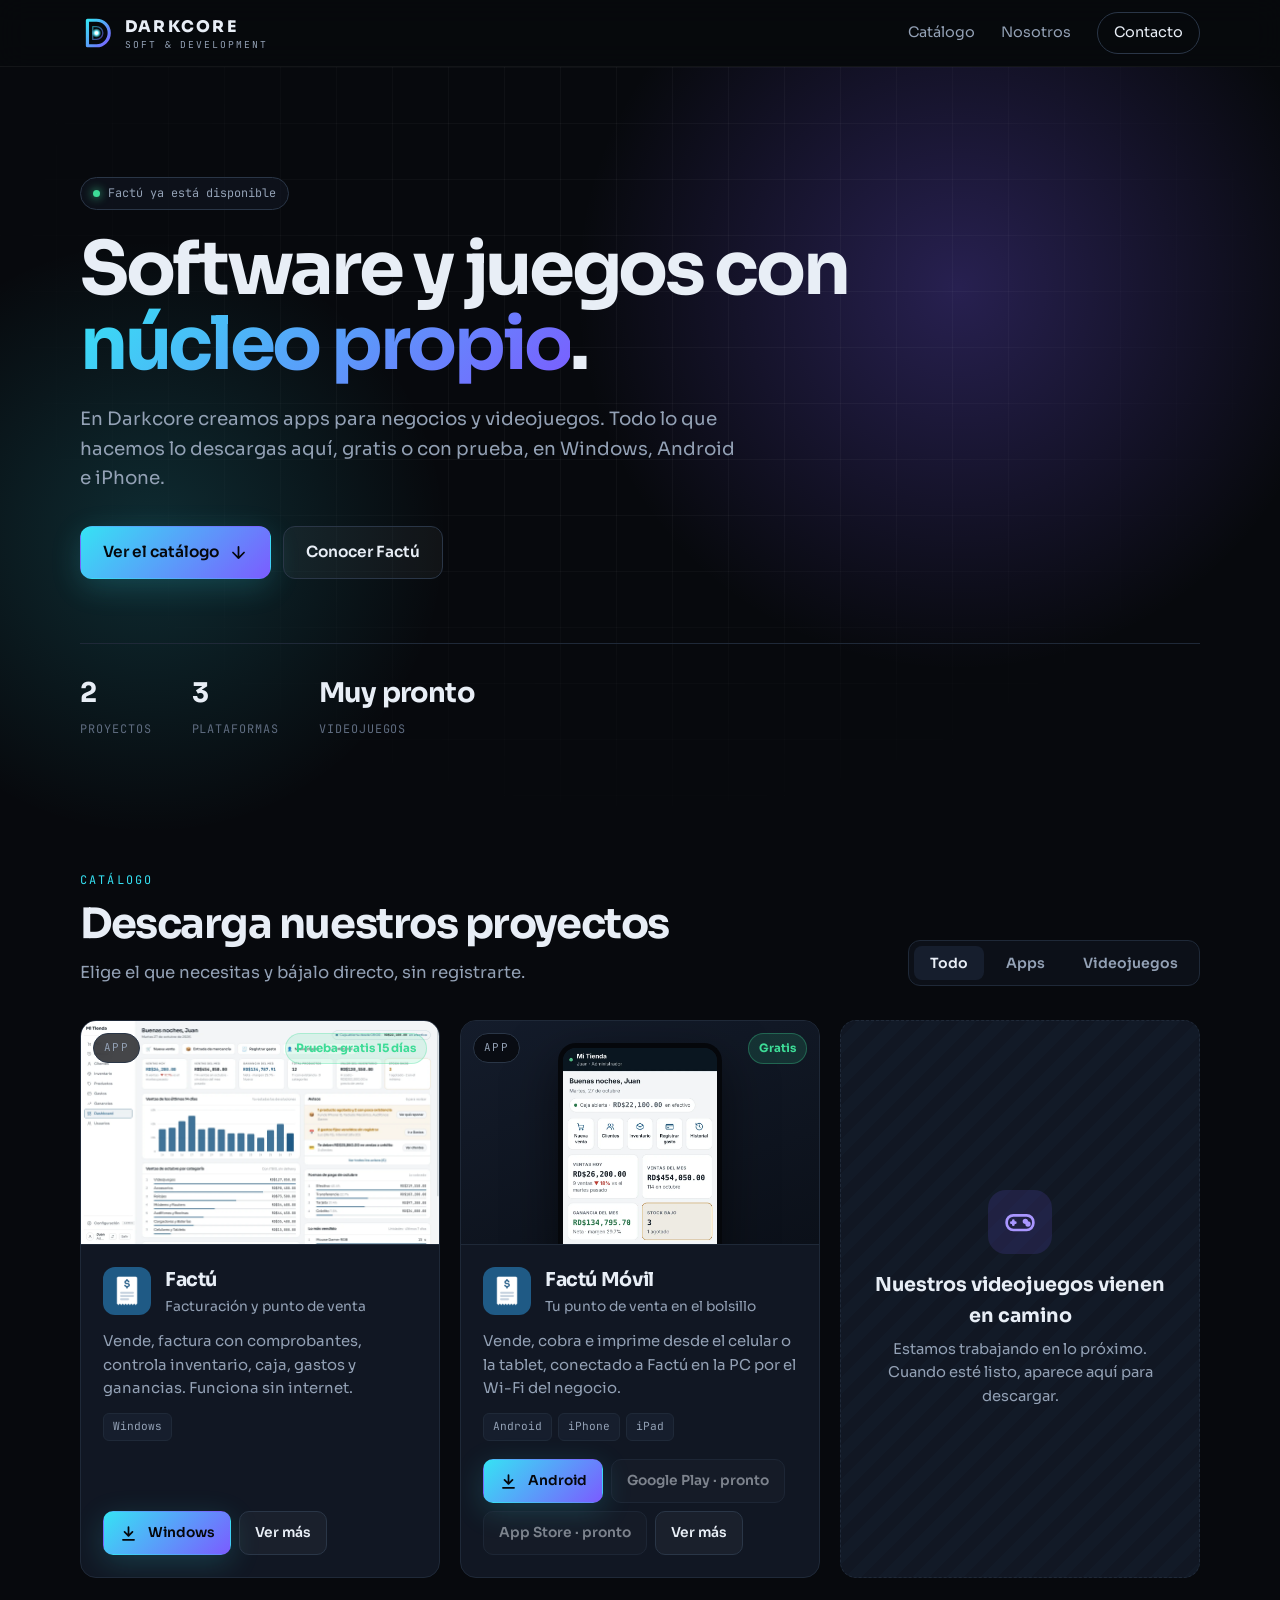
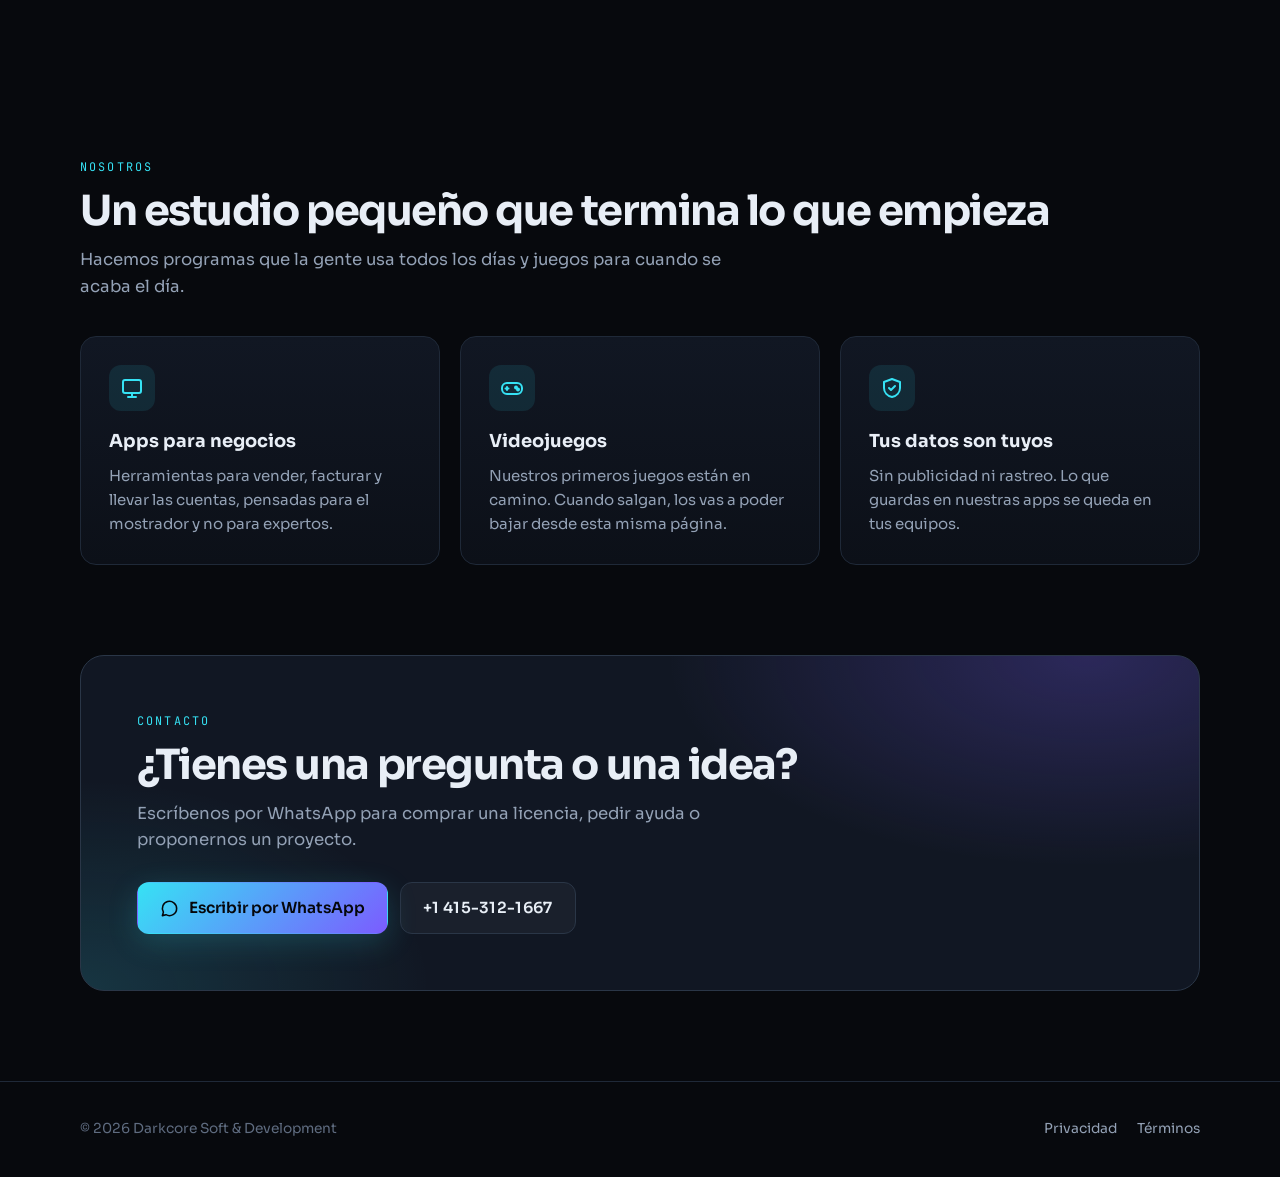
==== index.html @ a34dd555 "Sitio de Darkcore Soft & Development con catálogo de apps y videojuegos Co-Authored-By: Claude Opus " ====
<!doctype html>
<html lang="es">
<head>
<meta charset="utf-8">
<meta name="viewport" content="width=device-width, initial-scale=1">
<title>Darkcore Soft &amp; Development</title>
<meta name="description" content="Darkcore Soft & Development crea apps y videojuegos. Descarga Factú, nuestro programa de facturación y punto de venta, y lo que viene.">
<meta property="og:title" content="Darkcore Soft & Development">
<meta property="og:description" content="Apps y videojuegos. Descarga nuestros proyectos desde un solo lugar.">
<meta property="og:image" content="img/compartir.png">
<meta name="theme-color" content="#07090D">
<link rel="icon" href="img/icono-64.png">
<link rel="apple-touch-icon" href="img/icono-192.png">
<link rel="stylesheet" href="estilo.css">
</head>
<body>
<header class="barra"><div class="cont">
  <a class="marca" href="#"><img src="img/logo.svg" alt=""><span><b>DARKCORE</b><small>SOFT &amp; DEVELOPMENT</small></span></a>
  <nav><a href="#catalogo">Catálogo</a><a href="#nosotros">Nosotros</a><a class="bt-borde" href="#contacto">Contacto</a></nav>
</div></header>

<main>
<section class="portada">
  <div class="rejilla-fondo"></div>
  <div class="cont">
    <span class="chip"><i></i>Factú ya está disponible</span>
    <h1>Software y juegos con <span>núcleo propio</span>.</h1>
    <p class="lead">En Darkcore creamos apps para negocios y videojuegos. Todo lo que hacemos lo descargas aquí, gratis o con prueba, en Windows, Android e iPhone.</p>
    <div class="acciones">
      <a class="bt bt-1" href="#catalogo">Ver el catálogo
        <svg viewBox="0 0 24 24" fill="none" stroke="currentColor" stroke-width="2.2" stroke-linecap="round" stroke-linejoin="round"><path d="M12 5v14M5 12l7 7 7-7"/></svg></a>
      <a class="bt bt-2" href="https://darwinrosado1503.github.io/factu/">Conocer Factú</a>
    </div>
    <div class="cifras">
      <div><b id="n-prod">2</b><span>Proyectos</span></div>
      <div><b>3</b><span>Plataformas</span></div>
      <div><b>Muy pronto</b><span>Videojuegos</span></div>
    </div>
  </div>
</section>

<section id="catalogo" style="padding-top:40px">
  <div class="cont">
    <div class="cab-sec">
      <div><p class="sec-eti">Catálogo</p><h2 class="sec-t">Descarga nuestros proyectos</h2><p class="sec-d">Elige el que necesitas y bájalo directo, sin registrarte.</p></div>
      <div class="filtros" role="group" aria-label="Filtrar el catálogo">
        <button type="button" data-f="todo" aria-pressed="true">Todo</button>
        <button type="button" data-f="app" aria-pressed="false">Apps</button>
        <button type="button" data-f="juego" aria-pressed="false">Videojuegos</button>
      </div>
    </div>
    <div class="catalogo" id="lista" aria-live="polite"></div>
  </div>
</section>

<section id="nosotros">
  <div class="cont">
    <p class="sec-eti">Nosotros</p>
    <h2 class="sec-t">Un estudio pequeño que termina lo que empieza</h2>
    <p class="sec-d" style="margin-bottom:36px">Hacemos programas que la gente usa todos los días y juegos para cuando se acaba el día.</p>
    <div class="tres">
      <div class="caja"><div class="ic"><svg viewBox="0 0 24 24" fill="none" stroke="currentColor" stroke-width="2" stroke-linecap="round" stroke-linejoin="round"><rect x="3" y="4" width="18" height="13" rx="2"/><path d="M8 21h8M12 17v4"/></svg></div><h3>Apps para negocios</h3><p>Herramientas para vender, facturar y llevar las cuentas, pensadas para el mostrador y no para expertos.</p></div>
      <div class="caja"><div class="ic"><svg viewBox="0 0 24 24" fill="none" stroke="currentColor" stroke-width="2" stroke-linecap="round" stroke-linejoin="round"><rect x="2" y="7" width="20" height="11" rx="5"/><path d="M7 11v3M5.5 12.5h3"/><circle cx="16" cy="11.5" r="1"/><circle cx="18" cy="13.5" r="1"/></svg></div><h3>Videojuegos</h3><p>Nuestros primeros juegos están en camino. Cuando salgan, los vas a poder bajar desde esta misma página.</p></div>
      <div class="caja"><div class="ic"><svg viewBox="0 0 24 24" fill="none" stroke="currentColor" stroke-width="2" stroke-linecap="round" stroke-linejoin="round"><path d="M12 3l8 3v6c0 4.5-3.4 8-8 9-4.6-1-8-4.5-8-9V6z"/><path d="M9 12l2 2 4-4"/></svg></div><h3>Tus datos son tuyos</h3><p>Sin publicidad ni rastreo. Lo que guardas en nuestras apps se queda en tus equipos.</p></div>
    </div>
  </div>
</section>

<section id="contacto" style="padding-top:0">
  <div class="cont">
    <div class="contacto">
      <p class="sec-eti">Contacto</p>
      <h2 class="sec-t">¿Tienes una pregunta o una idea?</h2>
      <p class="sec-d">Escríbenos por WhatsApp para comprar una licencia, pedir ayuda o proponernos un proyecto.</p>
      <div class="acciones">
        <a class="bt bt-1" href="https://wa.me/14153121667?text=Hola%20Darkcore">
          <svg viewBox="0 0 24 24" fill="none" stroke="currentColor" stroke-width="2" stroke-linecap="round" stroke-linejoin="round"><path d="M21 12a9 9 0 0 1-13.5 7.8L3 21l1.3-4.4A9 9 0 1 1 21 12z"/></svg>
          Escribir por WhatsApp</a>
        <span class="bt bt-2 mono" style="cursor:default">+1 415-312-1667</span>
      </div>
    </div>
  </div>
</section>
</main>

<footer><div class="cont">
  <span>© <span id="anio">2026</span> Darkcore Soft &amp; Development</span>
  <nav><a href="privacidad.html">Privacidad</a><a href="terminos.html">Términos</a></nav>
</div></footer>

<script>
(function(){
  'use strict';
  document.getElementById('anio').textContent=new Date().getFullYear();
  const lista=document.getElementById('lista');
  const esc=s=>String(s==null?'':s).replace(/[&<>"']/g,c=>({'&':'&amp;','<':'&lt;','>':'&gt;','"':'&quot;',"'":'&#39;'}[c]));
  const ICO={descarga:'<svg viewBox="0 0 24 24" fill="none" stroke="currentColor" stroke-width="2.2" stroke-linecap="round" stroke-linejoin="round"><path d="M12 4v11M7 10l5 5 5-5M5 20h14"/></svg>'};
  const TIPOS={app:'App',juego:'Videojuego'};
  let todos=[],filtro='todo';
  function tarjeta(p){
    const desc=(p.descargas||[]).map((d,i)=>d.pronto
      ?`<span class="bt bt-2 bt-pronto">${esc(d.plataforma)} · pronto</span>`
      :`<a class="bt ${i===0?'bt-1':'bt-2'}" href="${esc(d.url)}">${ICO.descarga}${esc(d.plataforma)}</a>`).join('');
    return `<article class="prod">
      <div class="prod-img ${p.imagenVertical?'vertical':''}"><img src="${esc(p.imagen)}" alt="" loading="lazy"><span class="prod-tipo">${esc(TIPOS[p.tipo]||p.tipo)}</span>${p.etiqueta?`<span class="eti">${esc(p.etiqueta)}</span>`:''}</div>
      <div class="prod-cuerpo">
        <div class="prod-cab"><img src="${esc(p.icono)}" alt=""><div><h3>${esc(p.nombre)}</h3><p>${esc(p.lema)}</p></div></div>
        <p class="prod-desc">${esc(p.descripcion)}</p>
        <div class="plats">${(p.plataformas||[]).map(x=>`<span>${esc(x)}</span>`).join('')}</div>
        <div class="prod-pie">${desc}${p.pagina?`<a class="bt bt-2" href="${esc(p.pagina)}">Ver más</a>`:''}</div>
      </div></article>`;}
  const pronto=t=>`<article class="prod pronto"><div><div class="ic"><svg viewBox="0 0 24 24" fill="none" stroke="currentColor" stroke-width="2" stroke-linecap="round" stroke-linejoin="round"><rect x="2" y="7" width="20" height="11" rx="5"/><path d="M7 11v3M5.5 12.5h3"/><circle cx="16" cy="11.5" r="1"/><circle cx="18" cy="13.5" r="1"/></svg></div>
    <h3>${t==='juego'?'Nuestros videojuegos vienen en camino':'Más proyectos en camino'}</h3><p>Estamos trabajando en lo próximo. Cuando esté listo, aparece aquí para descargar.</p></div></article>`;
  function pintar(){
    const L=todos.filter(p=>filtro==='todo'||p.tipo===filtro);
    const hayJuegos=todos.some(p=>p.tipo==='juego');
    lista.innerHTML=L.map(tarjeta).join('')+((filtro==='juego'&&!L.length)||(filtro==='todo'&&!hayJuegos)?pronto('juego'):'')||'<div class="vacio">No hay proyectos en esta categoría todavía.</div>';}
  document.querySelector('.filtros').addEventListener('click',e=>{const b=e.target.closest('[data-f]');if(!b)return;filtro=b.dataset.f;
    document.querySelectorAll('.filtros button').forEach(x=>x.setAttribute('aria-pressed',x===b));pintar();});
  fetch('productos.json',{cache:'no-cache'}).then(r=>r.json()).then(j=>{todos=j.productos||[];document.getElementById('n-prod').textContent=todos.length;pintar();})
    .catch(()=>{lista.innerHTML='<div class="vacio">No se pudo cargar el catálogo. Recarga la página.</div>';});
})();
</script>
</body>
</html>
---- estilo.css ----
@font-face{font-family:"Sora";src:url("fuentes/Sora.ttf") format("truetype");font-weight:100 800;font-display:swap}
@font-face{font-family:"JetBrains Mono";src:url("fuentes/JetBrainsMono.ttf") format("truetype");font-weight:100 800;font-display:swap}
:root{
  --fondo:#07090D;--fondo2:#0C1018;--panel:#111723;--panel2:#161E2D;--linea:#1F2938;--linea2:#2A3647;
  --tinta:#E8EEF6;--suave:#93A1B5;--tenue:#5F6C80;
  --cian:#36E2F4;--violeta:#7B5CFF;--ok:#3DDC97;--ambar:#FFB547;
  --grad:linear-gradient(135deg,var(--cian),var(--violeta));
  --f:"Sora",system-ui,-apple-system,"Segoe UI",Roboto,sans-serif;--m:"JetBrains Mono",ui-monospace,Menlo,monospace;
  --r:16px;
}
*{box-sizing:border-box}
html{scroll-behavior:smooth}
body{margin:0;background:var(--fondo);color:var(--tinta);font-family:var(--f);line-height:1.6;-webkit-font-smoothing:antialiased;overflow-x:hidden}
a{color:var(--cian)}
img{max-width:100%;display:block}
.cont{max-width:1160px;margin:0 auto;padding:0 20px}
.mono{font-family:var(--m);letter-spacing:.02em}
/* Barra */
.barra{position:sticky;top:0;z-index:20;background:rgba(7,9,13,.78);backdrop-filter:blur(14px);border-bottom:1px solid rgba(255,255,255,.05)}
.barra .cont{display:flex;align-items:center;gap:20px;height:66px}
.marca{display:flex;align-items:center;gap:11px;text-decoration:none;color:var(--tinta)}
.marca img{width:34px;height:34px}
.marca b{font-weight:800;letter-spacing:.14em;font-size:1rem}
.marca small{display:block;font-family:var(--m);font-size:.6rem;letter-spacing:.2em;color:var(--suave);margin-top:-2px}
.barra nav{margin-left:auto;display:flex;gap:26px;font-size:.9rem;align-items:center}
.barra nav a{color:var(--suave);text-decoration:none}
.barra nav a:hover{color:var(--tinta)}
.bt-borde{border:1px solid var(--linea2);padding:8px 16px;border-radius:999px;color:var(--tinta)!important}
@media (max-width:720px){.barra nav a:not(.bt-borde){display:none}}
/* Portada */
.portada{position:relative;padding:110px 0 90px;overflow:hidden}
.portada::before{content:"";position:absolute;inset:-30% -10% auto auto;width:900px;height:900px;background:radial-gradient(circle,rgba(123,92,255,.28),transparent 60%);pointer-events:none}
.portada::after{content:"";position:absolute;left:-200px;top:120px;width:700px;height:700px;background:radial-gradient(circle,rgba(54,226,244,.16),transparent 60%);pointer-events:none}
.rejilla-fondo{position:absolute;inset:0;background-image:linear-gradient(rgba(255,255,255,.035) 1px,transparent 1px),linear-gradient(90deg,rgba(255,255,255,.035) 1px,transparent 1px);background-size:56px 56px;mask-image:radial-gradient(ellipse at 50% 30%,#000 30%,transparent 75%);pointer-events:none}
.portada .cont{position:relative;z-index:1}
.chip{display:inline-flex;align-items:center;gap:8px;padding:6px 12px;border:1px solid var(--linea2);border-radius:999px;font-family:var(--m);font-size:.74rem;color:var(--suave);background:rgba(17,23,35,.6)}
.chip i{width:7px;height:7px;border-radius:50%;background:var(--ok);box-shadow:0 0 10px var(--ok)}
.portada h1{font-size:clamp(2.4rem,6vw,4.6rem);line-height:1.02;letter-spacing:-.045em;margin:22px 0 22px;max-width:14ch}
.portada h1 span{background:var(--grad);-webkit-background-clip:text;background-clip:text;color:transparent}
.portada p.lead{font-size:1.15rem;color:var(--suave);max-width:36em;margin:0 0 34px}
.acciones{display:flex;flex-wrap:wrap;gap:12px}
.bt{display:inline-flex;align-items:center;gap:10px;padding:13px 22px;border-radius:12px;font-weight:600;text-decoration:none;font-size:.96rem;border:1px solid transparent;transition:transform .12s,box-shadow .2s;cursor:pointer;font-family:inherit}
.bt:hover{transform:translateY(-1px)}
.bt svg{width:19px;height:19px;flex:none}
.bt-1{background:var(--grad);color:#05070B;box-shadow:0 8px 30px rgba(54,226,244,.18)}
.bt-1:hover{box-shadow:0 10px 40px rgba(123,92,255,.35)}
.bt-2{background:rgba(255,255,255,.04);border-color:var(--linea2);color:var(--tinta)}
.cifras{display:flex;flex-wrap:wrap;gap:40px;margin-top:64px;padding-top:28px;border-top:1px solid var(--linea)}
.cifras div b{display:block;font-size:1.7rem;letter-spacing:-.03em}
.cifras div span{font-family:var(--m);font-size:.74rem;color:var(--tenue);letter-spacing:.08em;text-transform:uppercase}
/* Secciones */
section{padding:90px 0}
.sec-eti{font-family:var(--m);font-size:.74rem;letter-spacing:.18em;text-transform:uppercase;color:var(--cian);margin:0 0 12px}
.sec-t{font-size:clamp(1.8rem,3.4vw,2.6rem);letter-spacing:-.035em;line-height:1.1;margin:0 0 12px}
.sec-d{color:var(--suave);max-width:40em;margin:0;font-size:1.04rem}
.cab-sec{display:flex;flex-wrap:wrap;align-items:flex-end;justify-content:space-between;gap:20px;margin-bottom:34px}
/* Filtros */
.filtros{display:flex;gap:6px;padding:5px;border:1px solid var(--linea);border-radius:12px;background:var(--fondo2)}
.filtros button{border:0;background:none;color:var(--suave);font-family:inherit;font-size:.88rem;font-weight:600;padding:8px 16px;border-radius:8px;cursor:pointer}
.filtros button[aria-pressed="true"]{background:var(--panel2);color:var(--tinta)}
/* Catálogo */
.catalogo{display:grid;grid-template-columns:repeat(auto-fill,minmax(340px,1fr));gap:20px}
@media (max-width:420px){.catalogo{grid-template-columns:1fr}}
.prod{position:relative;display:flex;flex-direction:column;background:var(--panel);border:1px solid var(--linea);border-radius:var(--r);overflow:hidden;transition:border-color .2s,transform .2s}
.prod:hover{border-color:var(--linea2);transform:translateY(-2px)}
.prod-img{position:relative;aspect-ratio:16/10;background:linear-gradient(160deg,#141c2b,#0b1019);overflow:hidden;border-bottom:1px solid var(--linea)}
.prod-img img{width:100%;height:100%;object-fit:cover;object-position:top left}
.prod-img.vertical img{width:46%;height:auto;margin:22px auto 0;border-radius:18px 18px 0 0;border:5px solid #05070B;border-bottom:0;box-shadow:0 18px 50px rgba(0,0,0,.5)}
.prod-tipo{position:absolute;top:12px;left:12px;font-family:var(--m);font-size:.68rem;letter-spacing:.12em;text-transform:uppercase;padding:5px 10px;border-radius:999px;background:rgba(7,9,13,.75);border:1px solid var(--linea2);color:var(--suave);backdrop-filter:blur(6px)}
.prod-cuerpo{padding:20px 22px 22px;display:flex;flex-direction:column;gap:12px;flex:1}
.prod-cab{display:flex;gap:14px;align-items:center}
.prod-cab img{width:48px;height:48px;border-radius:12px;flex:none}
.prod-cab h3{margin:0;font-size:1.2rem;letter-spacing:-.02em}
.prod-cab p{margin:0;color:var(--suave);font-size:.86rem}
.prod-desc{margin:0;color:var(--suave);font-size:.93rem}
.plats{display:flex;flex-wrap:wrap;gap:6px}
.plats span{font-family:var(--m);font-size:.7rem;padding:4px 9px;border-radius:6px;background:var(--panel2);color:var(--suave);border:1px solid var(--linea)}
.prod-pie{display:flex;flex-wrap:wrap;gap:8px;margin-top:auto;padding-top:6px}
.prod-pie .bt{padding:10px 15px;font-size:.86rem;border-radius:10px}
.bt-pronto{opacity:.5;cursor:default;pointer-events:none}
.eti{position:absolute;top:12px;right:12px;font-size:.72rem;font-weight:700;padding:5px 10px;border-radius:999px;background:rgba(61,220,151,.14);color:var(--ok);border:1px solid rgba(61,220,151,.3)}
.prod.pronto{border-style:dashed;justify-content:center;align-items:center;text-align:center;min-height:380px;padding:30px;background:repeating-linear-gradient(135deg,var(--panel),var(--panel) 12px,#121a27 12px,#121a27 24px)}
.prod.pronto .ic{width:64px;height:64px;border-radius:18px;display:grid;place-items:center;background:rgba(123,92,255,.14);color:#A996FF;margin:0 auto 16px}
.prod.pronto .ic svg{width:32px;height:32px}
.prod.pronto h3{margin:0 0 6px;font-size:1.2rem}
.prod.pronto p{color:var(--suave);margin:0;font-size:.92rem;max-width:26em}
.vacio{color:var(--suave);padding:40px;text-align:center;border:1px dashed var(--linea2);border-radius:var(--r)}
/* Qué hacemos */
.tres{display:grid;grid-template-columns:repeat(3,1fr);gap:20px}
@media (max-width:860px){.tres{grid-template-columns:1fr}}
.caja{padding:28px;border:1px solid var(--linea);border-radius:var(--r);background:linear-gradient(180deg,var(--panel),var(--fondo2))}
.caja .ic{width:46px;height:46px;border-radius:12px;display:grid;place-items:center;background:rgba(54,226,244,.1);color:var(--cian);margin-bottom:16px}
.caja .ic svg{width:24px;height:24px}
.caja h3{margin:0 0 8px;font-size:1.12rem}
.caja p{margin:0;color:var(--suave);font-size:.94rem}
/* Contacto */
.contacto{position:relative;border-radius:24px;padding:56px;overflow:hidden;border:1px solid var(--linea2);background:radial-gradient(600px 300px at 90% 0%,rgba(123,92,255,.25),transparent 70%),radial-gradient(500px 300px at 0% 100%,rgba(54,226,244,.15),transparent 70%),var(--panel)}
.contacto .sec-d{margin-bottom:28px}
@media (max-width:700px){.contacto{padding:32px 24px}}
/* Pie */
footer{border-top:1px solid var(--linea);padding:36px 0;color:var(--tenue);font-size:.86rem}
footer .cont{display:flex;flex-wrap:wrap;gap:14px 28px;align-items:center}
footer nav{margin-left:auto;display:flex;gap:20px}
footer a{color:var(--suave);text-decoration:none}
footer a:hover{color:var(--tinta)}
/* Legal */
.legal{max-width:760px;margin:0 auto;padding:60px 20px 90px}
.legal h1{font-size:2.1rem;letter-spacing:-.035em;margin:0 0 4px}
.legal .fecha{color:var(--tenue);font-family:var(--m);font-size:.8rem;margin:0 0 34px}
.legal h2{font-size:1.15rem;margin:34px 0 8px}
.legal p,.legal li{color:#C3CDDA}
.legal ul{padding-left:22px}
/* Accesibilidad */
:focus-visible{outline:2px solid var(--cian);outline-offset:3px;border-radius:6px}
@media (prefers-reduced-motion:reduce){*{transition:none!important;scroll-behavior:auto!important}}
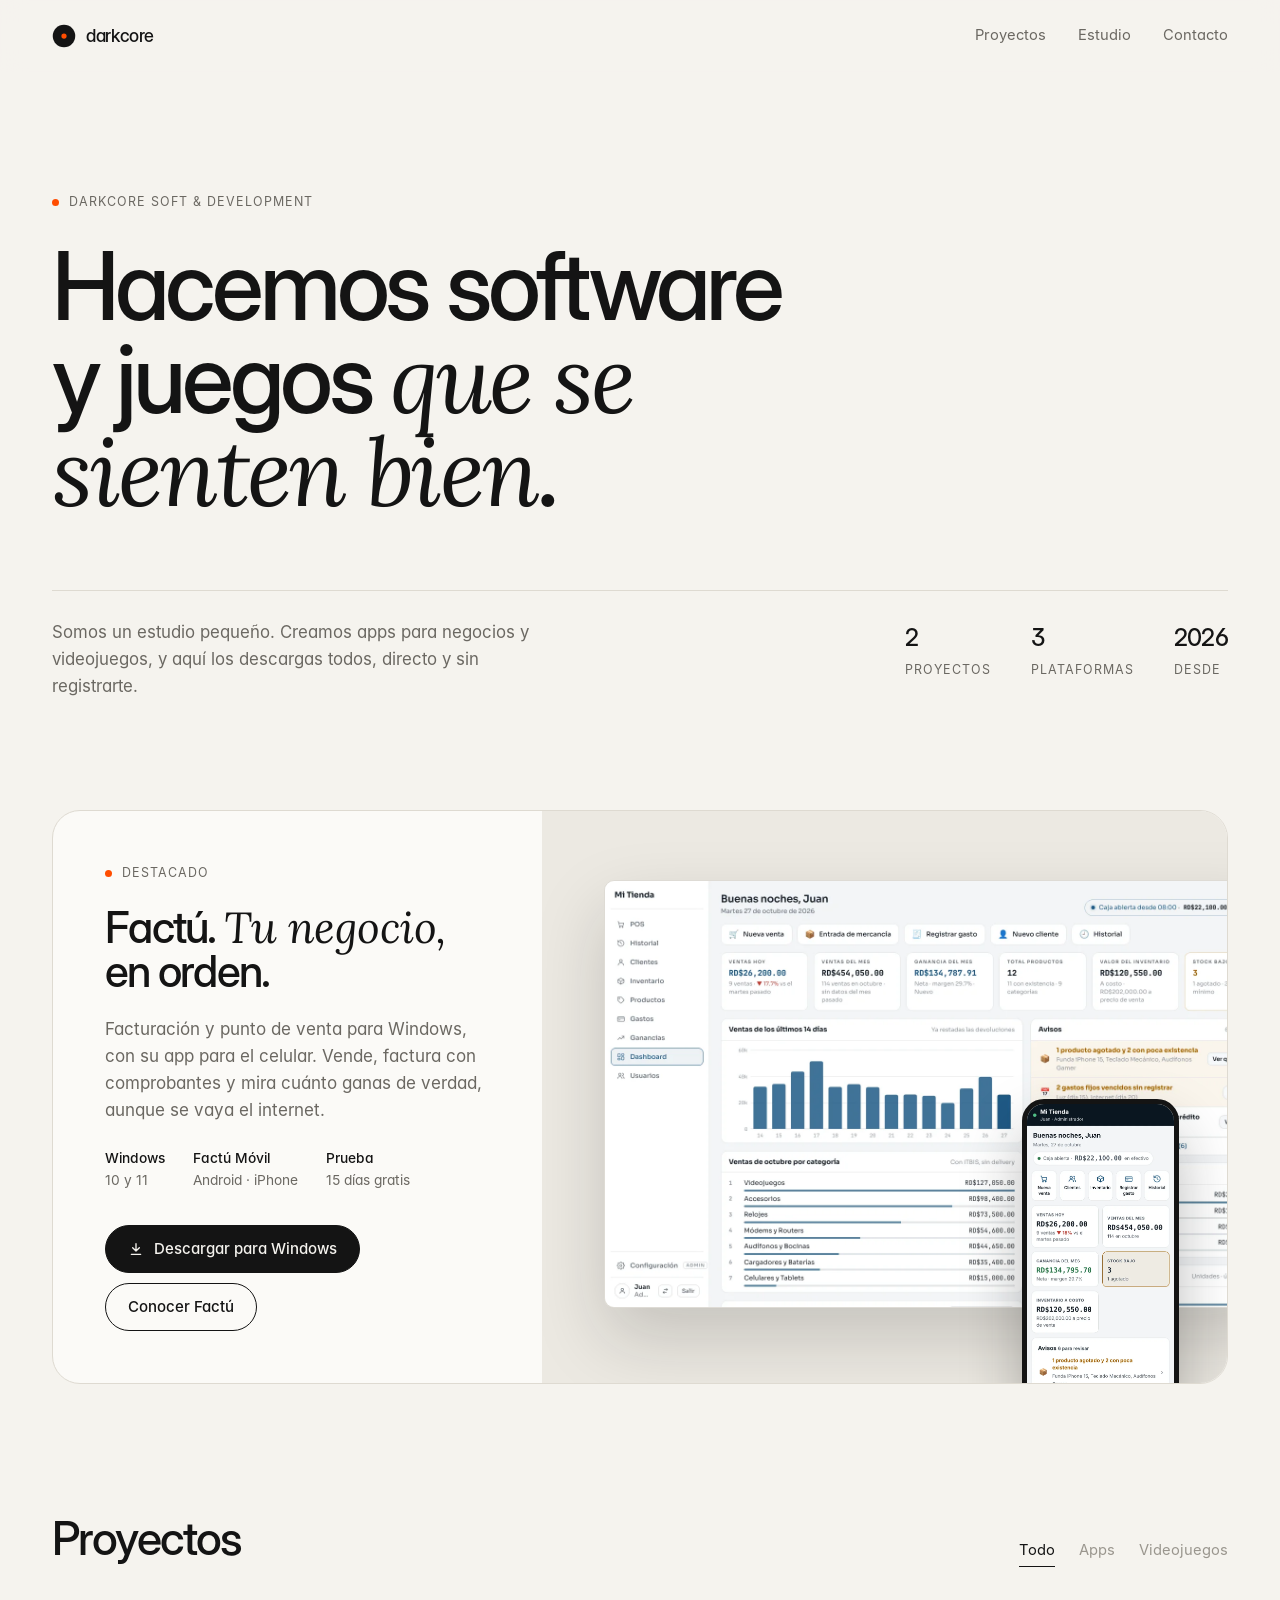
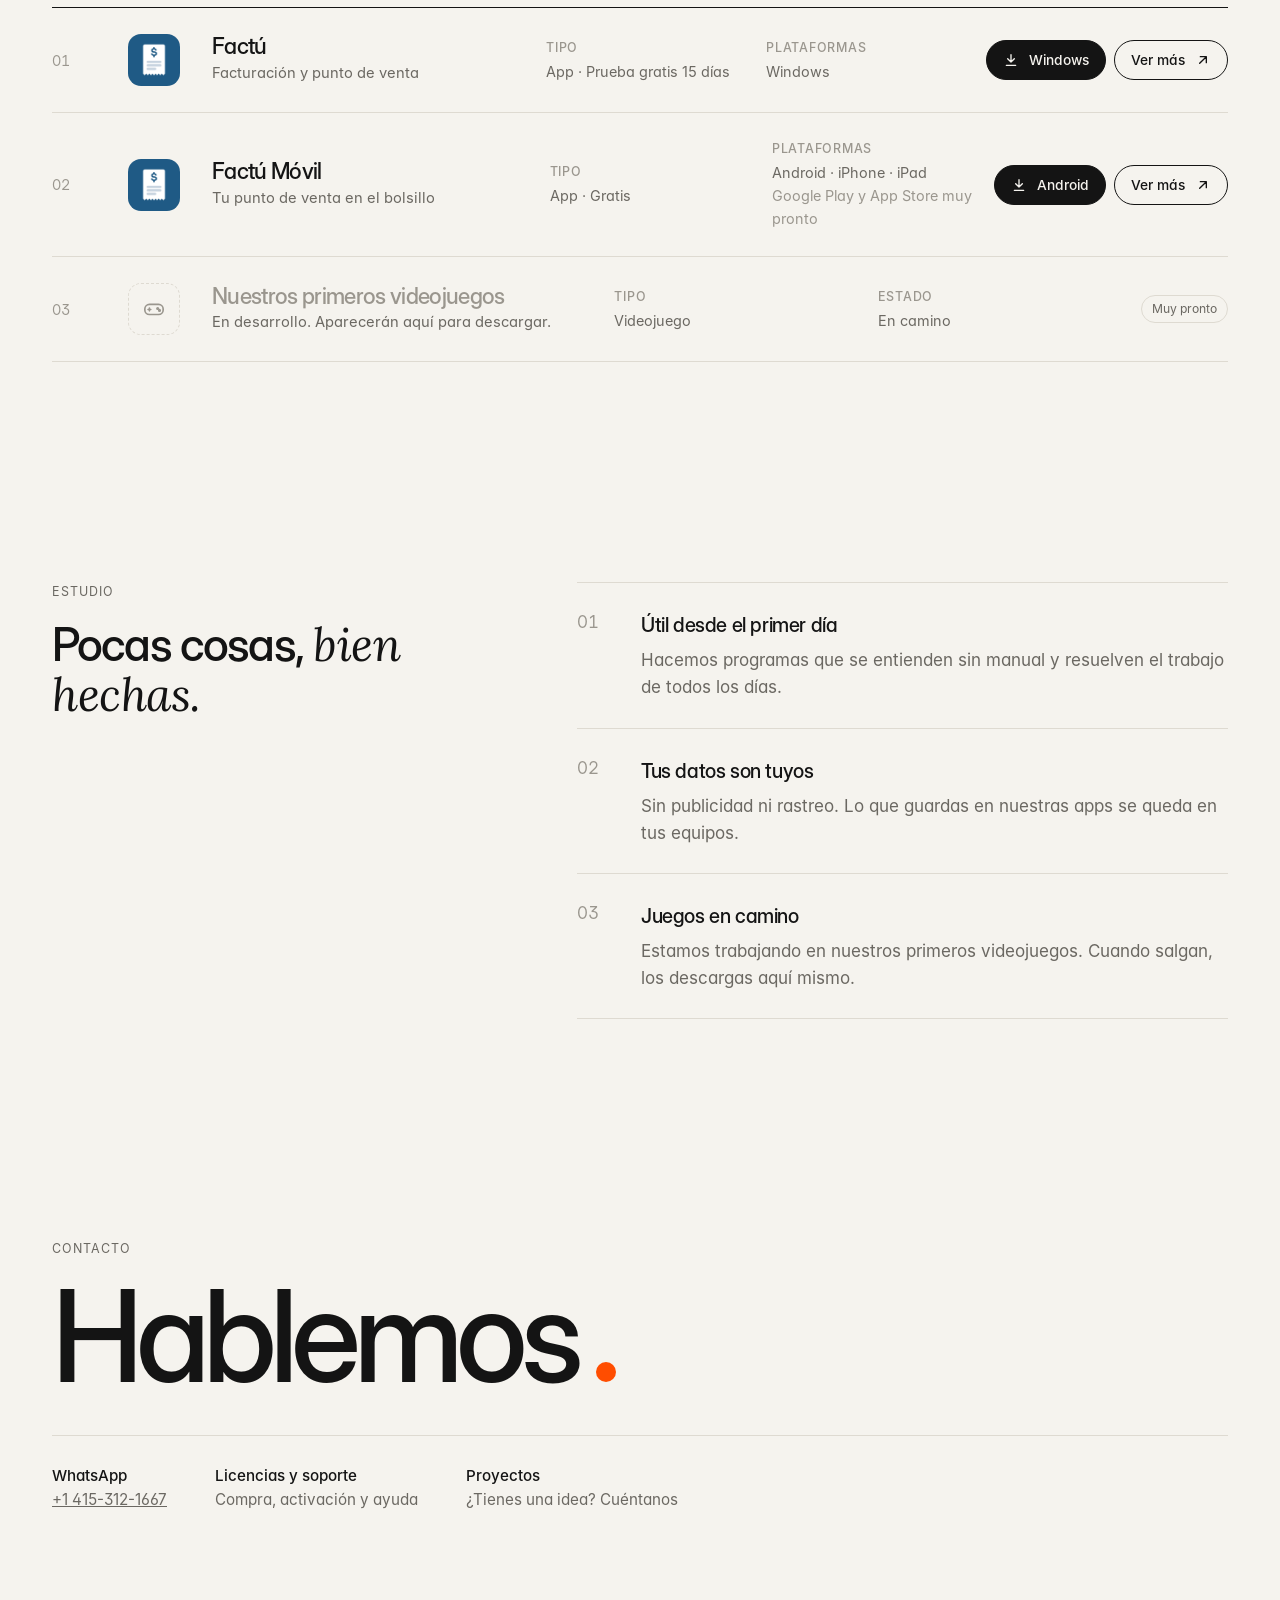
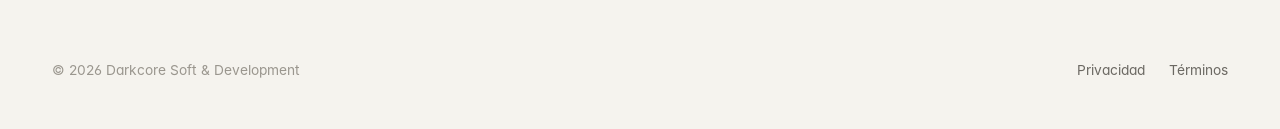
==== commit 20383510: "Rediseño minimalista: logo, tipografía y colores nuevos Co-Authored-By: Claude Opus 5.5 <noreply@ant" ====
--- a/index.html
+++ b/index.html
@@ -4,80 +4,98 @@
 <meta charset="utf-8">
 <meta name="viewport" content="width=device-width, initial-scale=1">
 <title>Darkcore Soft &amp; Development</title>
-<meta name="description" content="Darkcore Soft & Development crea apps y videojuegos. Descarga Factú, nuestro programa de facturación y punto de venta, y lo que viene.">
+<meta name="description" content="Darkcore Soft & Development es un estudio que hace apps y videojuegos. Descarga Factú, nuestro programa de facturación y punto de venta, y lo que viene.">
 <meta property="og:title" content="Darkcore Soft & Development">
-<meta property="og:description" content="Apps y videojuegos. Descarga nuestros proyectos desde un solo lugar.">
+<meta property="og:description" content="Un estudio que hace apps y videojuegos. Descarga nuestros proyectos desde un solo lugar.">
 <meta property="og:image" content="img/compartir.png">
-<meta name="theme-color" content="#07090D">
+<meta name="theme-color" content="#F5F3EE" media="(prefers-color-scheme: light)">
+<meta name="theme-color" content="#111110" media="(prefers-color-scheme: dark)">
 <link rel="icon" href="img/icono-64.png">
 <link rel="apple-touch-icon" href="img/icono-192.png">
+<link rel="preload" href="fuentes/InterDisplay-Medium.woff" as="font" type="font/woff" crossorigin>
 <link rel="stylesheet" href="estilo.css">
 </head>
 <body>
 <header class="barra"><div class="cont">
-  <a class="marca" href="#"><img src="img/logo.svg" alt=""><span><b>DARKCORE</b><small>SOFT &amp; DEVELOPMENT</small></span></a>
-  <nav><a href="#catalogo">Catálogo</a><a href="#nosotros">Nosotros</a><a class="bt-borde" href="#contacto">Contacto</a></nav>
+  <a class="marca" href="#" aria-label="Darkcore, inicio">
+    <svg viewBox="0 0 64 64" aria-hidden="true"><circle cx="32" cy="32" r="30" fill="currentColor"/><circle cx="32" cy="32" r="7" fill="#FF4D00"/></svg>darkcore</a>
+  <nav><a href="#proyectos">Proyectos</a><a class="opc" href="#estudio">Estudio</a><a href="#contacto">Contacto</a></nav>
 </div></header>
 
 <main>
 <section class="portada">
-  <div class="rejilla-fondo"></div>
   <div class="cont">
-    <span class="chip"><i></i>Factú ya está disponible</span>
-    <h1>Software y juegos con <span>núcleo propio</span>.</h1>
-    <p class="lead">En Darkcore creamos apps para negocios y videojuegos. Todo lo que hacemos lo descargas aquí, gratis o con prueba, en Windows, Android e iPhone.</p>
-    <div class="acciones">
-      <a class="bt bt-1" href="#catalogo">Ver el catálogo
-        <svg viewBox="0 0 24 24" fill="none" stroke="currentColor" stroke-width="2.2" stroke-linecap="round" stroke-linejoin="round"><path d="M12 5v14M5 12l7 7 7-7"/></svg></a>
-      <a class="bt bt-2" href="https://darwinrosado1503.github.io/factu/">Conocer Factú</a>
-    </div>
-    <div class="cifras">
-      <div><b id="n-prod">2</b><span>Proyectos</span></div>
-      <div><b>3</b><span>Plataformas</span></div>
-      <div><b>Muy pronto</b><span>Videojuegos</span></div>
+    <p class="mini aparece" style="margin:0 0 28px"><span class="punto"></span>&nbsp;&nbsp;Darkcore Soft &amp; Development</p>
+    <h1 class="aparece">Hacemos software y juegos <em class="s">que se sienten bien</em>.</h1>
+    <div class="bajo aparece">
+      <p>Somos un estudio pequeño. Creamos apps para negocios y videojuegos, y aquí los descargas todos, directo y sin registrarte.</p>
+      <div class="meta">
+        <div><b id="n-prod">2</b><span class="mini">Proyectos</span></div>
+        <div><b>3</b><span class="mini">Plataformas</span></div>
+        <div><b>2026</b><span class="mini">Desde</span></div>
+      </div>
     </div>
   </div>
 </section>
 
-<section id="catalogo" style="padding-top:40px">
+<section id="destacado" style="padding-top:0">
   <div class="cont">
-    <div class="cab-sec">
-      <div><p class="sec-eti">Catálogo</p><h2 class="sec-t">Descarga nuestros proyectos</h2><p class="sec-d">Elige el que necesitas y bájalo directo, sin registrarte.</p></div>
-      <div class="filtros" role="group" aria-label="Filtrar el catálogo">
+    <article class="destacado aparece">
+      <div class="txt">
+        <p class="mini" style="margin:0"><span class="punto"></span>&nbsp;&nbsp;Destacado</p>
+        <h3>Factú. <em class="s">Tu negocio,</em> en orden.</h3>
+        <p>Facturación y punto de venta para Windows, con su app para el celular. Vende, factura con comprobantes y mira cuánto ganas de verdad, aunque se vaya el internet.</p>
+        <div class="ficha"><div><b>Windows</b>10 y 11</div><div><b>Factú Móvil</b>Android · iPhone</div><div><b>Prueba</b>15 días gratis</div></div>
+        <div class="acc">
+          <a class="bt bt-1" href="https://github.com/darwinrosado1503/factu/releases/latest/download/Factu-Setup.exe">
+            <svg viewBox="0 0 24 24" fill="none" stroke="currentColor" stroke-width="2" stroke-linecap="round" stroke-linejoin="round"><path d="M12 4v11M7 10l5 5 5-5M5 20h14"/></svg>Descargar para Windows</a>
+          <a class="bt bt-2" href="https://darwinrosado1503.github.io/factu/">Conocer Factú</a>
+        </div>
+      </div>
+      <div class="vis" aria-hidden="true">
+        <img class="pc" src="productos/factu-pc.webp" alt="" loading="lazy">
+        <img class="tel" src="productos/factu-movil.webp" alt="" loading="lazy">
+      </div>
+    </article>
+  </div>
+</section>
+
+<section id="proyectos" style="padding-top:20px">
+  <div class="cont">
+    <div class="cab aparece">
+      <h2>Proyectos</h2>
+      <div class="filtros" role="group" aria-label="Filtrar proyectos">
         <button type="button" data-f="todo" aria-pressed="true">Todo</button>
         <button type="button" data-f="app" aria-pressed="false">Apps</button>
         <button type="button" data-f="juego" aria-pressed="false">Videojuegos</button>
       </div>
     </div>
-    <div class="catalogo" id="lista" aria-live="polite"></div>
+    <div class="indice" id="lista" aria-live="polite"></div>
   </div>
 </section>
 
-<section id="nosotros">
-  <div class="cont">
-    <p class="sec-eti">Nosotros</p>
-    <h2 class="sec-t">Un estudio pequeño que termina lo que empieza</h2>
-    <p class="sec-d" style="margin-bottom:36px">Hacemos programas que la gente usa todos los días y juegos para cuando se acaba el día.</p>
-    <div class="tres">
-      <div class="caja"><div class="ic"><svg viewBox="0 0 24 24" fill="none" stroke="currentColor" stroke-width="2" stroke-linecap="round" stroke-linejoin="round"><rect x="3" y="4" width="18" height="13" rx="2"/><path d="M8 21h8M12 17v4"/></svg></div><h3>Apps para negocios</h3><p>Herramientas para vender, facturar y llevar las cuentas, pensadas para el mostrador y no para expertos.</p></div>
-      <div class="caja"><div class="ic"><svg viewBox="0 0 24 24" fill="none" stroke="currentColor" stroke-width="2" stroke-linecap="round" stroke-linejoin="round"><rect x="2" y="7" width="20" height="11" rx="5"/><path d="M7 11v3M5.5 12.5h3"/><circle cx="16" cy="11.5" r="1"/><circle cx="18" cy="13.5" r="1"/></svg></div><h3>Videojuegos</h3><p>Nuestros primeros juegos están en camino. Cuando salgan, los vas a poder bajar desde esta misma página.</p></div>
-      <div class="caja"><div class="ic"><svg viewBox="0 0 24 24" fill="none" stroke="currentColor" stroke-width="2" stroke-linecap="round" stroke-linejoin="round"><path d="M12 3l8 3v6c0 4.5-3.4 8-8 9-4.6-1-8-4.5-8-9V6z"/><path d="M9 12l2 2 4-4"/></svg></div><h3>Tus datos son tuyos</h3><p>Sin publicidad ni rastreo. Lo que guardas en nuestras apps se queda en tus equipos.</p></div>
+<section id="estudio">
+  <div class="cont estudio">
+    <div class="aparece">
+      <p class="mini" style="margin:0 0 18px">Estudio</p>
+      <h2>Pocas cosas, <em class="s">bien hechas.</em></h2>
+    </div>
+    <div class="principios aparece">
+      <div class="principio"><span>01</span><div><h3>Útil desde el primer día</h3><p>Hacemos programas que se entienden sin manual y resuelven el trabajo de todos los días.</p></div></div>
+      <div class="principio"><span>02</span><div><h3>Tus datos son tuyos</h3><p>Sin publicidad ni rastreo. Lo que guardas en nuestras apps se queda en tus equipos.</p></div></div>
+      <div class="principio"><span>03</span><div><h3>Juegos en camino</h3><p>Estamos trabajando en nuestros primeros videojuegos. Cuando salgan, los descargas aquí mismo.</p></div></div>
     </div>
   </div>
 </section>
 
-<section id="contacto" style="padding-top:0">
-  <div class="cont">
-    <div class="contacto">
-      <p class="sec-eti">Contacto</p>
-      <h2 class="sec-t">¿Tienes una pregunta o una idea?</h2>
-      <p class="sec-d">Escríbenos por WhatsApp para comprar una licencia, pedir ayuda o proponernos un proyecto.</p>
-      <div class="acciones">
-        <a class="bt bt-1" href="https://wa.me/14153121667?text=Hola%20Darkcore">
-          <svg viewBox="0 0 24 24" fill="none" stroke="currentColor" stroke-width="2" stroke-linecap="round" stroke-linejoin="round"><path d="M21 12a9 9 0 0 1-13.5 7.8L3 21l1.3-4.4A9 9 0 1 1 21 12z"/></svg>
-          Escribir por WhatsApp</a>
-        <span class="bt bt-2 mono" style="cursor:default">+1 415-312-1667</span>
-      </div>
+<section id="contacto" class="contacto">
+  <div class="cont aparece">
+    <p class="mini" style="margin:0 0 18px">Contacto</p>
+    <a class="grande" href="https://wa.me/14153121667?text=Hola%20Darkcore">Hablemos<span class="punto"></span></a>
+    <div class="datos">
+      <div><b>WhatsApp</b><a href="https://wa.me/14153121667">+1 415-312-1667</a></div>
+      <div><b>Licencias y soporte</b>Compra, activación y ayuda</div>
+      <div><b>Proyectos</b>¿Tienes una idea? Cuéntanos</div>
     </div>
   </div>
 </section>
@@ -94,31 +112,37 @@
   document.getElementById('anio').textContent=new Date().getFullYear();
   const lista=document.getElementById('lista');
   const esc=s=>String(s==null?'':s).replace(/[&<>"']/g,c=>({'&':'&amp;','<':'&lt;','>':'&gt;','"':'&quot;',"'":'&#39;'}[c]));
-  const ICO={descarga:'<svg viewBox="0 0 24 24" fill="none" stroke="currentColor" stroke-width="2.2" stroke-linecap="round" stroke-linejoin="round"><path d="M12 4v11M7 10l5 5 5-5M5 20h14"/></svg>'};
+  const BAJAR='<svg viewBox="0 0 24 24" fill="none" stroke="currentColor" stroke-width="2" stroke-linecap="round" stroke-linejoin="round"><path d="M12 4v11M7 10l5 5 5-5M5 20h14"/></svg>';
+  const IR='<svg viewBox="0 0 24 24" fill="none" stroke="currentColor" stroke-width="2" stroke-linecap="round" stroke-linejoin="round"><path d="M7 17L17 7M8 7h9v9"/></svg>';
   const TIPOS={app:'App',juego:'Videojuego'};
   let todos=[],filtro='todo';
-  function tarjeta(p){
-    const desc=(p.descargas||[]).map((d,i)=>d.pronto
-      ?`<span class="bt bt-2 bt-pronto">${esc(d.plataforma)} · pronto</span>`
-      :`<a class="bt ${i===0?'bt-1':'bt-2'}" href="${esc(d.url)}">${ICO.descarga}${esc(d.plataforma)}</a>`).join('');
-    return `<article class="prod">
-      <div class="prod-img ${p.imagenVertical?'vertical':''}"><img src="${esc(p.imagen)}" alt="" loading="lazy"><span class="prod-tipo">${esc(TIPOS[p.tipo]||p.tipo)}</span>${p.etiqueta?`<span class="eti">${esc(p.etiqueta)}</span>`:''}</div>
-      <div class="prod-cuerpo">
-        <div class="prod-cab"><img src="${esc(p.icono)}" alt=""><div><h3>${esc(p.nombre)}</h3><p>${esc(p.lema)}</p></div></div>
-        <p class="prod-desc">${esc(p.descripcion)}</p>
-        <div class="plats">${(p.plataformas||[]).map(x=>`<span>${esc(x)}</span>`).join('')}</div>
-        <div class="prod-pie">${desc}${p.pagina?`<a class="bt bt-2" href="${esc(p.pagina)}">Ver más</a>`:''}</div>
-      </div></article>`;}
-  const pronto=t=>`<article class="prod pronto"><div><div class="ic"><svg viewBox="0 0 24 24" fill="none" stroke="currentColor" stroke-width="2" stroke-linecap="round" stroke-linejoin="round"><rect x="2" y="7" width="20" height="11" rx="5"/><path d="M7 11v3M5.5 12.5h3"/><circle cx="16" cy="11.5" r="1"/><circle cx="18" cy="13.5" r="1"/></svg></div>
-    <h3>${t==='juego'?'Nuestros videojuegos vienen en camino':'Más proyectos en camino'}</h3><p>Estamos trabajando en lo próximo. Cuando esté listo, aparece aquí para descargar.</p></div></article>`;
+  function fila(p,i){
+    const d=(p.descargas||[]).filter(x=>!x.pronto);
+    const pronto=(p.descargas||[]).filter(x=>x.pronto).map(x=>x.plataforma);
+    return `<div class="fila">
+      <span class="n">${String(i+1).padStart(2,'0')}</span>
+      <img src="${esc(p.icono)}" alt="">
+      <div><h3>${esc(p.nombre)}</h3><p>${esc(p.lema)}</p></div>
+      <div class="col"><b>Tipo</b>${esc(TIPOS[p.tipo]||p.tipo)}${p.etiqueta?` · ${esc(p.etiqueta)}`:''}</div>
+      <div class="col"><b>Plataformas</b>${esc((p.plataformas||[]).join(' · '))}${pronto.length?`<br><span style="color:var(--tenue)">${esc(pronto.join(' y '))} muy pronto</span>`:''}</div>
+      <div class="acc">${d.map((x,k)=>`<a class="bt ${k===0?'bt-1':'bt-2'}" href="${esc(x.url)}">${BAJAR}${esc(x.plataforma)}</a>`).join('')}${p.pagina?`<a class="bt bt-2" href="${esc(p.pagina)}" aria-label="Ver más de ${esc(p.nombre)}">Ver más ${IR}</a>`:''}</div>
+    </div>`;}
+  const proximo=i=>`<div class="fila pronto">
+      <span class="n">${String(i+1).padStart(2,'0')}</span>
+      <span class="ph"><svg width="22" height="22" viewBox="0 0 24 24" fill="none" stroke="currentColor" stroke-width="1.8" stroke-linecap="round" stroke-linejoin="round"><rect x="2" y="7" width="20" height="11" rx="5"/><path d="M7 11v3M5.5 12.5h3"/><circle cx="16" cy="11.5" r=".8"/><circle cx="18" cy="13.5" r=".8"/></svg></span>
+      <div><h3>Nuestros primeros videojuegos</h3><p>En desarrollo. Aparecerán aquí para descargar.</p></div>
+      <div class="col"><b>Tipo</b>Videojuego</div><div class="col"><b>Estado</b>En camino</div>
+      <div class="acc"><span class="pild">Muy pronto</span></div></div>`;
   function pintar(){
-    const L=todos.filter(p=>filtro==='todo'||p.tipo===filtro);
-    const hayJuegos=todos.some(p=>p.tipo==='juego');
-    lista.innerHTML=L.map(tarjeta).join('')+((filtro==='juego'&&!L.length)||(filtro==='todo'&&!hayJuegos)?pronto('juego'):'')||'<div class="vacio">No hay proyectos en esta categoría todavía.</div>';}
+    const L=todos.filter(p=>filtro==='todo'||p.tipo===filtro),hayJuegos=todos.some(p=>p.tipo==='juego');
+    lista.innerHTML=L.map(fila).join('')+((filtro!=='app'&&!hayJuegos)?proximo(L.length):'');}
   document.querySelector('.filtros').addEventListener('click',e=>{const b=e.target.closest('[data-f]');if(!b)return;filtro=b.dataset.f;
     document.querySelectorAll('.filtros button').forEach(x=>x.setAttribute('aria-pressed',x===b));pintar();});
   fetch('productos.json',{cache:'no-cache'}).then(r=>r.json()).then(j=>{todos=j.productos||[];document.getElementById('n-prod').textContent=todos.length;pintar();})
-    .catch(()=>{lista.innerHTML='<div class="vacio">No se pudo cargar el catálogo. Recarga la página.</div>';});
+    .catch(()=>{lista.innerHTML='<p style="color:var(--gris);padding:24px 0">No se pudo cargar la lista de proyectos. Recarga la página.</p>';});
+  // Aparición suave al bajar
+  const io='IntersectionObserver' in window?new IntersectionObserver(es=>es.forEach(e=>{if(e.isIntersecting){e.target.classList.add('visto');io.unobserve(e.target);}}),{threshold:.12}):null;
+  document.querySelectorAll('.aparece').forEach(el=>io?io.observe(el):el.classList.add('visto'));
 })();
 </script>
 </body>
--- a/estilo.css
+++ b/estilo.css
@@ -1,115 +1,138 @@
-@font-face{font-family:"Sora";src:url("fuentes/Sora.ttf") format("truetype");font-weight:100 800;font-display:swap}
-@font-face{font-family:"JetBrains Mono";src:url("fuentes/JetBrainsMono.ttf") format("truetype");font-weight:100 800;font-display:swap}
+@font-face{font-family:"Inter";src:url("fuentes/Inter-Regular.woff") format("woff");font-weight:400;font-display:swap}
+@font-face{font-family:"Inter";src:url("fuentes/Inter-Medium.woff") format("woff");font-weight:500;font-display:swap}
+@font-face{font-family:"Inter Display";src:url("fuentes/InterDisplay-Regular.woff") format("woff");font-weight:400;font-display:swap}
+@font-face{font-family:"Inter Display";src:url("fuentes/InterDisplay-Medium.woff") format("woff");font-weight:500;font-display:swap}
+@font-face{font-family:"Lora";src:url("fuentes/Lora-Italic.woff") format("woff");font-weight:400 700;font-style:italic;font-display:swap}
+
 :root{
-  --fondo:#07090D;--fondo2:#0C1018;--panel:#111723;--panel2:#161E2D;--linea:#1F2938;--linea2:#2A3647;
-  --tinta:#E8EEF6;--suave:#93A1B5;--tenue:#5F6C80;
-  --cian:#36E2F4;--violeta:#7B5CFF;--ok:#3DDC97;--ambar:#FFB547;
-  --grad:linear-gradient(135deg,var(--cian),var(--violeta));
-  --f:"Sora",system-ui,-apple-system,"Segoe UI",Roboto,sans-serif;--m:"JetBrains Mono",ui-monospace,Menlo,monospace;
-  --r:16px;
+  --papel:#F5F3EE;--papel2:#ECE9E2;--blanco:#FBFAF7;
+  --tinta:#141414;--gris:#6B6862;--tenue:#9A968E;--linea:#DEDAD1;
+  --nucleo:#FF4D00;
+  --f:"Inter",system-ui,-apple-system,"Segoe UI",Roboto,sans-serif;
+  --fd:"Inter Display","Inter",system-ui,sans-serif;
+  --fs:"Lora",Georgia,"Times New Roman",serif;
+  --ancho:1240px;
 }
+@media (prefers-color-scheme:dark){:root:not([data-theme="light"]){--papel:#111110;--papel2:#1A1918;--blanco:#161514;--tinta:#EDEAE3;--gris:#A29E96;--tenue:#77736C;--linea:#2A2826}}
 *{box-sizing:border-box}
-html{scroll-behavior:smooth}
-body{margin:0;background:var(--fondo);color:var(--tinta);font-family:var(--f);line-height:1.6;-webkit-font-smoothing:antialiased;overflow-x:hidden}
-a{color:var(--cian)}
+html{scroll-behavior:smooth;-webkit-text-size-adjust:100%}
+body{margin:0;background:var(--papel);color:var(--tinta);font-family:var(--f);font-size:17px;line-height:1.6;-webkit-font-smoothing:antialiased;font-feature-settings:"ss01","cv11"}
+a{color:inherit}
 img{max-width:100%;display:block}
-.cont{max-width:1160px;margin:0 auto;padding:0 20px}
-.mono{font-family:var(--m);letter-spacing:.02em}
+.cont{max-width:var(--ancho);margin:0 auto;padding:0 32px}
+@media (max-width:640px){.cont{padding:0 20px}body{font-size:16px}}
+em.s{font-family:var(--fs);font-style:italic;font-weight:400;letter-spacing:-.01em}
+.mini{font-size:.78rem;letter-spacing:.08em;text-transform:uppercase;color:var(--gris)}
+.punto{display:inline-block;width:7px;height:7px;border-radius:50%;background:var(--nucleo);vertical-align:middle}
+
 /* Barra */
-.barra{position:sticky;top:0;z-index:20;background:rgba(7,9,13,.78);backdrop-filter:blur(14px);border-bottom:1px solid rgba(255,255,255,.05)}
-.barra .cont{display:flex;align-items:center;gap:20px;height:66px}
-.marca{display:flex;align-items:center;gap:11px;text-decoration:none;color:var(--tinta)}
-.marca img{width:34px;height:34px}
-.marca b{font-weight:800;letter-spacing:.14em;font-size:1rem}
-.marca small{display:block;font-family:var(--m);font-size:.6rem;letter-spacing:.2em;color:var(--suave);margin-top:-2px}
-.barra nav{margin-left:auto;display:flex;gap:26px;font-size:.9rem;align-items:center}
-.barra nav a{color:var(--suave);text-decoration:none}
+.barra{position:sticky;top:0;z-index:20;background:color-mix(in srgb,var(--papel) 86%,transparent);backdrop-filter:blur(12px);-webkit-backdrop-filter:blur(12px)}
+.barra .cont{display:flex;align-items:center;height:72px;gap:24px}
+.marca{display:flex;align-items:center;gap:10px;text-decoration:none;font-family:var(--fd);font-weight:500;font-size:1.12rem;letter-spacing:-.02em}
+.marca svg{width:24px;height:24px}
+.barra nav{margin-left:auto;display:flex;gap:32px;font-size:.92rem}
+.barra nav a{text-decoration:none;color:var(--gris);transition:color .2s}
 .barra nav a:hover{color:var(--tinta)}
-.bt-borde{border:1px solid var(--linea2);padding:8px 16px;border-radius:999px;color:var(--tinta)!important}
-@media (max-width:720px){.barra nav a:not(.bt-borde){display:none}}
+@media (max-width:640px){.barra nav{gap:20px}.barra nav a.opc{display:none}}
+
 /* Portada */
-.portada{position:relative;padding:110px 0 90px;overflow:hidden}
-.portada::before{content:"";position:absolute;inset:-30% -10% auto auto;width:900px;height:900px;background:radial-gradient(circle,rgba(123,92,255,.28),transparent 60%);pointer-events:none}
-.portada::after{content:"";position:absolute;left:-200px;top:120px;width:700px;height:700px;background:radial-gradient(circle,rgba(54,226,244,.16),transparent 60%);pointer-events:none}
-.rejilla-fondo{position:absolute;inset:0;background-image:linear-gradient(rgba(255,255,255,.035) 1px,transparent 1px),linear-gradient(90deg,rgba(255,255,255,.035) 1px,transparent 1px);background-size:56px 56px;mask-image:radial-gradient(ellipse at 50% 30%,#000 30%,transparent 75%);pointer-events:none}
-.portada .cont{position:relative;z-index:1}
-.chip{display:inline-flex;align-items:center;gap:8px;padding:6px 12px;border:1px solid var(--linea2);border-radius:999px;font-family:var(--m);font-size:.74rem;color:var(--suave);background:rgba(17,23,35,.6)}
-.chip i{width:7px;height:7px;border-radius:50%;background:var(--ok);box-shadow:0 0 10px var(--ok)}
-.portada h1{font-size:clamp(2.4rem,6vw,4.6rem);line-height:1.02;letter-spacing:-.045em;margin:22px 0 22px;max-width:14ch}
-.portada h1 span{background:var(--grad);-webkit-background-clip:text;background-clip:text;color:transparent}
-.portada p.lead{font-size:1.15rem;color:var(--suave);max-width:36em;margin:0 0 34px}
-.acciones{display:flex;flex-wrap:wrap;gap:12px}
-.bt{display:inline-flex;align-items:center;gap:10px;padding:13px 22px;border-radius:12px;font-weight:600;text-decoration:none;font-size:.96rem;border:1px solid transparent;transition:transform .12s,box-shadow .2s;cursor:pointer;font-family:inherit}
-.bt:hover{transform:translateY(-1px)}
-.bt svg{width:19px;height:19px;flex:none}
-.bt-1{background:var(--grad);color:#05070B;box-shadow:0 8px 30px rgba(54,226,244,.18)}
-.bt-1:hover{box-shadow:0 10px 40px rgba(123,92,255,.35)}
-.bt-2{background:rgba(255,255,255,.04);border-color:var(--linea2);color:var(--tinta)}
-.cifras{display:flex;flex-wrap:wrap;gap:40px;margin-top:64px;padding-top:28px;border-top:1px solid var(--linea)}
-.cifras div b{display:block;font-size:1.7rem;letter-spacing:-.03em}
-.cifras div span{font-family:var(--m);font-size:.74rem;color:var(--tenue);letter-spacing:.08em;text-transform:uppercase}
-/* Secciones */
-section{padding:90px 0}
-.sec-eti{font-family:var(--m);font-size:.74rem;letter-spacing:.18em;text-transform:uppercase;color:var(--cian);margin:0 0 12px}
-.sec-t{font-size:clamp(1.8rem,3.4vw,2.6rem);letter-spacing:-.035em;line-height:1.1;margin:0 0 12px}
-.sec-d{color:var(--suave);max-width:40em;margin:0;font-size:1.04rem}
-.cab-sec{display:flex;flex-wrap:wrap;align-items:flex-end;justify-content:space-between;gap:20px;margin-bottom:34px}
-/* Filtros */
-.filtros{display:flex;gap:6px;padding:5px;border:1px solid var(--linea);border-radius:12px;background:var(--fondo2)}
-.filtros button{border:0;background:none;color:var(--suave);font-family:inherit;font-size:.88rem;font-weight:600;padding:8px 16px;border-radius:8px;cursor:pointer}
-.filtros button[aria-pressed="true"]{background:var(--panel2);color:var(--tinta)}
-/* Catálogo */
-.catalogo{display:grid;grid-template-columns:repeat(auto-fill,minmax(340px,1fr));gap:20px}
-@media (max-width:420px){.catalogo{grid-template-columns:1fr}}
-.prod{position:relative;display:flex;flex-direction:column;background:var(--panel);border:1px solid var(--linea);border-radius:var(--r);overflow:hidden;transition:border-color .2s,transform .2s}
-.prod:hover{border-color:var(--linea2);transform:translateY(-2px)}
-.prod-img{position:relative;aspect-ratio:16/10;background:linear-gradient(160deg,#141c2b,#0b1019);overflow:hidden;border-bottom:1px solid var(--linea)}
-.prod-img img{width:100%;height:100%;object-fit:cover;object-position:top left}
-.prod-img.vertical img{width:46%;height:auto;margin:22px auto 0;border-radius:18px 18px 0 0;border:5px solid #05070B;border-bottom:0;box-shadow:0 18px 50px rgba(0,0,0,.5)}
-.prod-tipo{position:absolute;top:12px;left:12px;font-family:var(--m);font-size:.68rem;letter-spacing:.12em;text-transform:uppercase;padding:5px 10px;border-radius:999px;background:rgba(7,9,13,.75);border:1px solid var(--linea2);color:var(--suave);backdrop-filter:blur(6px)}
-.prod-cuerpo{padding:20px 22px 22px;display:flex;flex-direction:column;gap:12px;flex:1}
-.prod-cab{display:flex;gap:14px;align-items:center}
-.prod-cab img{width:48px;height:48px;border-radius:12px;flex:none}
-.prod-cab h3{margin:0;font-size:1.2rem;letter-spacing:-.02em}
-.prod-cab p{margin:0;color:var(--suave);font-size:.86rem}
-.prod-desc{margin:0;color:var(--suave);font-size:.93rem}
-.plats{display:flex;flex-wrap:wrap;gap:6px}
-.plats span{font-family:var(--m);font-size:.7rem;padding:4px 9px;border-radius:6px;background:var(--panel2);color:var(--suave);border:1px solid var(--linea)}
-.prod-pie{display:flex;flex-wrap:wrap;gap:8px;margin-top:auto;padding-top:6px}
-.prod-pie .bt{padding:10px 15px;font-size:.86rem;border-radius:10px}
-.bt-pronto{opacity:.5;cursor:default;pointer-events:none}
-.eti{position:absolute;top:12px;right:12px;font-size:.72rem;font-weight:700;padding:5px 10px;border-radius:999px;background:rgba(61,220,151,.14);color:var(--ok);border:1px solid rgba(61,220,151,.3)}
-.prod.pronto{border-style:dashed;justify-content:center;align-items:center;text-align:center;min-height:380px;padding:30px;background:repeating-linear-gradient(135deg,var(--panel),var(--panel) 12px,#121a27 12px,#121a27 24px)}
-.prod.pronto .ic{width:64px;height:64px;border-radius:18px;display:grid;place-items:center;background:rgba(123,92,255,.14);color:#A996FF;margin:0 auto 16px}
-.prod.pronto .ic svg{width:32px;height:32px}
-.prod.pronto h3{margin:0 0 6px;font-size:1.2rem}
-.prod.pronto p{color:var(--suave);margin:0;font-size:.92rem;max-width:26em}
-.vacio{color:var(--suave);padding:40px;text-align:center;border:1px dashed var(--linea2);border-radius:var(--r)}
-/* Qué hacemos */
-.tres{display:grid;grid-template-columns:repeat(3,1fr);gap:20px}
-@media (max-width:860px){.tres{grid-template-columns:1fr}}
-.caja{padding:28px;border:1px solid var(--linea);border-radius:var(--r);background:linear-gradient(180deg,var(--panel),var(--fondo2))}
-.caja .ic{width:46px;height:46px;border-radius:12px;display:grid;place-items:center;background:rgba(54,226,244,.1);color:var(--cian);margin-bottom:16px}
-.caja .ic svg{width:24px;height:24px}
-.caja h3{margin:0 0 8px;font-size:1.12rem}
-.caja p{margin:0;color:var(--suave);font-size:.94rem}
+.portada{padding:120px 0 110px}
+.portada h1{font-family:var(--fd);font-weight:500;font-size:clamp(2.7rem,7.4vw,6.4rem);line-height:.98;letter-spacing:-.045em;margin:0;max-width:12.5ch}
+.portada h1 em.s{letter-spacing:-.03em}
+.portada .bajo{display:grid;grid-template-columns:1fr 1fr;gap:40px;margin-top:72px;padding-top:28px;border-top:1px solid var(--linea)}
+.portada .bajo p{margin:0;color:var(--gris);max-width:30em;font-size:1.05rem}
+.portada .meta{display:flex;gap:40px;justify-content:flex-end;align-items:flex-start}
+.portada .meta div{display:flex;flex-direction:column;gap:2px}
+.portada .meta b{font-family:var(--fd);font-weight:500;font-size:1.5rem;letter-spacing:-.03em}
+@media (max-width:760px){.portada{padding:72px 0 64px}.portada .bajo{grid-template-columns:1fr;margin-top:48px}.portada .meta{justify-content:flex-start}}
+
+/* Botones y enlaces */
+.bt{display:inline-flex;align-items:center;gap:10px;height:48px;padding:0 22px;border-radius:999px;font-size:.94rem;font-weight:500;text-decoration:none;border:1px solid var(--tinta);transition:background .2s,color .2s,transform .2s;white-space:nowrap}
+.bt-1{background:var(--tinta);color:var(--papel)}
+.bt-1:hover{transform:translateY(-1px)}
+.bt-2{background:transparent;color:var(--tinta)}
+.bt-2:hover{background:var(--tinta);color:var(--papel)}
+.bt svg{width:16px;height:16px}
+.flecha{display:inline-flex;align-items:center;gap:8px;text-decoration:none;font-weight:500;border-bottom:1px solid var(--linea);padding-bottom:2px;transition:border-color .2s}
+.flecha:hover{border-color:var(--tinta)}
+.flecha svg{width:14px;height:14px;transition:transform .2s}
+.flecha:hover svg{transform:translate(2px,-2px)}
+
+/* Destacado */
+section{padding:110px 0}
+@media (max-width:760px){section{padding:72px 0}}
+.cab{display:flex;justify-content:space-between;align-items:baseline;gap:20px;margin-bottom:40px}
+.cab h2{font-family:var(--fd);font-weight:500;font-size:clamp(1.9rem,3.6vw,3rem);letter-spacing:-.04em;line-height:1.05;margin:0}
+.destacado{display:grid;grid-template-columns:5fr 7fr;gap:0;background:var(--blanco);border:1px solid var(--linea);border-radius:28px;overflow:hidden}
+.destacado .txt{padding:52px;display:flex;flex-direction:column;gap:22px}
+.destacado .txt h3{font-family:var(--fd);font-weight:500;font-size:clamp(2rem,3.4vw,2.8rem);letter-spacing:-.04em;line-height:1.02;margin:0}
+.destacado .txt p{margin:0;color:var(--gris);max-width:28em}
+.destacado .acc{display:flex;flex-wrap:wrap;gap:10px;margin-top:auto;padding-top:12px}
+.destacado .vis{position:relative;background:var(--papel2);min-height:460px;overflow:hidden}
+.destacado .vis .pc{position:absolute;left:9%;top:12%;width:108%;border-radius:10px;box-shadow:0 30px 70px rgba(20,20,20,.18);border:1px solid rgba(0,0,0,.06)}
+.destacado .vis .tel{position:absolute;right:7%;bottom:-8%;width:23%;border-radius:22px;border:5px solid #141414;box-shadow:0 30px 60px rgba(20,20,20,.28)}
+.ficha{display:flex;gap:28px;font-size:.86rem;color:var(--gris)}
+.ficha b{display:block;color:var(--tinta);font-weight:500}
+@media (max-width:900px){.destacado{grid-template-columns:1fr}.destacado .txt{padding:32px}.destacado .vis{min-height:300px}}
+
+/* Índice de proyectos */
+.filtros{display:flex;gap:24px;font-size:.92rem}
+.filtros button{background:none;border:0;padding:0 0 4px;font:inherit;color:var(--tenue);cursor:pointer;border-bottom:1px solid transparent}
+.filtros button[aria-pressed="true"]{color:var(--tinta);border-color:var(--tinta)}
+.indice{border-top:1px solid var(--tinta)}
+.fila{display:grid;grid-template-columns:56px 64px minmax(0,2.2fr) minmax(0,1.4fr) minmax(0,1.4fr) auto;gap:20px;align-items:center;padding:26px 0;border-bottom:1px solid var(--linea);transition:background .2s}
+.fila:hover{background:color-mix(in srgb,var(--papel2) 55%,transparent)}
+.fila .n{font-family:var(--fd);color:var(--tenue);font-size:.9rem;font-variant-numeric:tabular-nums}
+.fila img{width:52px;height:52px;border-radius:13px}
+.fila .ph{width:52px;height:52px;border-radius:13px;border:1px dashed var(--linea);display:grid;place-items:center;color:var(--tenue)}
+.fila h3{margin:0;font-family:var(--fd);font-weight:500;font-size:1.4rem;letter-spacing:-.03em;line-height:1.1}
+.fila h3 + p{margin:3px 0 0;color:var(--gris);font-size:.92rem}
+.fila .col{font-size:.9rem;color:var(--gris)}
+.fila .col b{display:block;font-weight:500;color:var(--tinta);font-size:.78rem;letter-spacing:.06em;text-transform:uppercase;color:var(--tenue);margin-bottom:2px}
+.fila .acc{display:flex;gap:8px;justify-content:flex-end;flex-wrap:wrap}
+.fila .acc .bt{height:40px;padding:0 16px;font-size:.86rem}
+.fila.pronto h3{color:var(--tenue)}
+.pild{display:inline-block;font-size:.76rem;padding:3px 10px;border-radius:999px;border:1px solid var(--linea);color:var(--gris)}
+@media (max-width:980px){.fila{grid-template-columns:40px 56px 1fr auto}.fila .col{display:none}}
+@media (max-width:600px){.fila{grid-template-columns:52px 1fr;row-gap:14px}.fila .n{display:none}.fila .acc{grid-column:1/-1;justify-content:flex-start}}
+
+/* Estudio */
+.estudio{display:grid;grid-template-columns:5fr 7fr;gap:60px}
+.estudio h2{font-family:var(--fd);font-weight:500;font-size:clamp(1.9rem,3.6vw,3rem);letter-spacing:-.04em;line-height:1.05;margin:0}
+.principios{display:grid;gap:0}
+.principio{display:grid;grid-template-columns:48px 1fr;gap:16px;padding:26px 0;border-top:1px solid var(--linea)}
+.principio:last-child{border-bottom:1px solid var(--linea)}
+.principio span{font-family:var(--fd);color:var(--tenue);font-variant-numeric:tabular-nums}
+.principio h3{margin:0 0 6px;font-family:var(--fd);font-weight:500;font-size:1.25rem;letter-spacing:-.02em}
+.principio p{margin:0;color:var(--gris)}
+@media (max-width:860px){.estudio{grid-template-columns:1fr;gap:28px}}
+
 /* Contacto */
-.contacto{position:relative;border-radius:24px;padding:56px;overflow:hidden;border:1px solid var(--linea2);background:radial-gradient(600px 300px at 90% 0%,rgba(123,92,255,.25),transparent 70%),radial-gradient(500px 300px at 0% 100%,rgba(54,226,244,.15),transparent 70%),var(--panel)}
-.contacto .sec-d{margin-bottom:28px}
-@media (max-width:700px){.contacto{padding:32px 24px}}
+.contacto{text-align:left}
+.contacto .grande{font-family:var(--fd);font-weight:500;font-size:clamp(3rem,10vw,9rem);letter-spacing:-.055em;line-height:.92;margin:0 0 40px;text-decoration:none;display:inline-flex;align-items:baseline;gap:.15em}
+.contacto .grande .punto{width:.16em;height:.16em;transition:transform .3s}
+.contacto .grande:hover .punto{transform:scale(1.4)}
+.contacto .datos{display:flex;flex-wrap:wrap;gap:16px 48px;padding-top:28px;border-top:1px solid var(--linea);color:var(--gris);font-size:.95rem}
+.contacto .datos b{display:block;color:var(--tinta);font-weight:500}
+
 /* Pie */
-footer{border-top:1px solid var(--linea);padding:36px 0;color:var(--tenue);font-size:.86rem}
-footer .cont{display:flex;flex-wrap:wrap;gap:14px 28px;align-items:center}
-footer nav{margin-left:auto;display:flex;gap:20px}
-footer a{color:var(--suave);text-decoration:none}
+footer{padding:36px 0 48px;color:var(--tenue);font-size:.86rem}
+footer .cont{display:flex;flex-wrap:wrap;gap:12px 28px;align-items:center}
+footer nav{margin-left:auto;display:flex;gap:24px}
+footer a{text-decoration:none;color:var(--gris)}
 footer a:hover{color:var(--tinta)}
+
 /* Legal */
-.legal{max-width:760px;margin:0 auto;padding:60px 20px 90px}
-.legal h1{font-size:2.1rem;letter-spacing:-.035em;margin:0 0 4px}
-.legal .fecha{color:var(--tenue);font-family:var(--m);font-size:.8rem;margin:0 0 34px}
-.legal h2{font-size:1.15rem;margin:34px 0 8px}
-.legal p,.legal li{color:#C3CDDA}
-.legal ul{padding-left:22px}
-/* Accesibilidad */
-:focus-visible{outline:2px solid var(--cian);outline-offset:3px;border-radius:6px}
-@media (prefers-reduced-motion:reduce){*{transition:none!important;scroll-behavior:auto!important}}
+.legal{max-width:720px;margin:0 auto;padding:80px 32px 110px}
+.legal h1{font-family:var(--fd);font-weight:500;font-size:clamp(2.2rem,5vw,3.4rem);letter-spacing:-.045em;line-height:1;margin:0 0 12px}
+.legal .fecha{color:var(--tenue);margin:0 0 48px;font-size:.9rem}
+.legal h2{font-family:var(--fd);font-weight:500;font-size:1.25rem;letter-spacing:-.02em;margin:40px 0 8px}
+.legal p,.legal li{color:var(--gris)}
+.legal a{text-decoration-color:var(--linea);text-underline-offset:3px}
+.legal ul{padding-left:20px}
+
+/* Aparición suave */
+.aparece{opacity:0;transform:translateY(14px);transition:opacity .8s ease,transform .8s ease}
+.aparece.visto{opacity:1;transform:none}
+:focus-visible{outline:2px solid var(--nucleo);outline-offset:3px;border-radius:4px}
+@media (prefers-reduced-motion:reduce){*{transition:none!important;scroll-behavior:auto!important}.aparece{opacity:1;transform:none}}
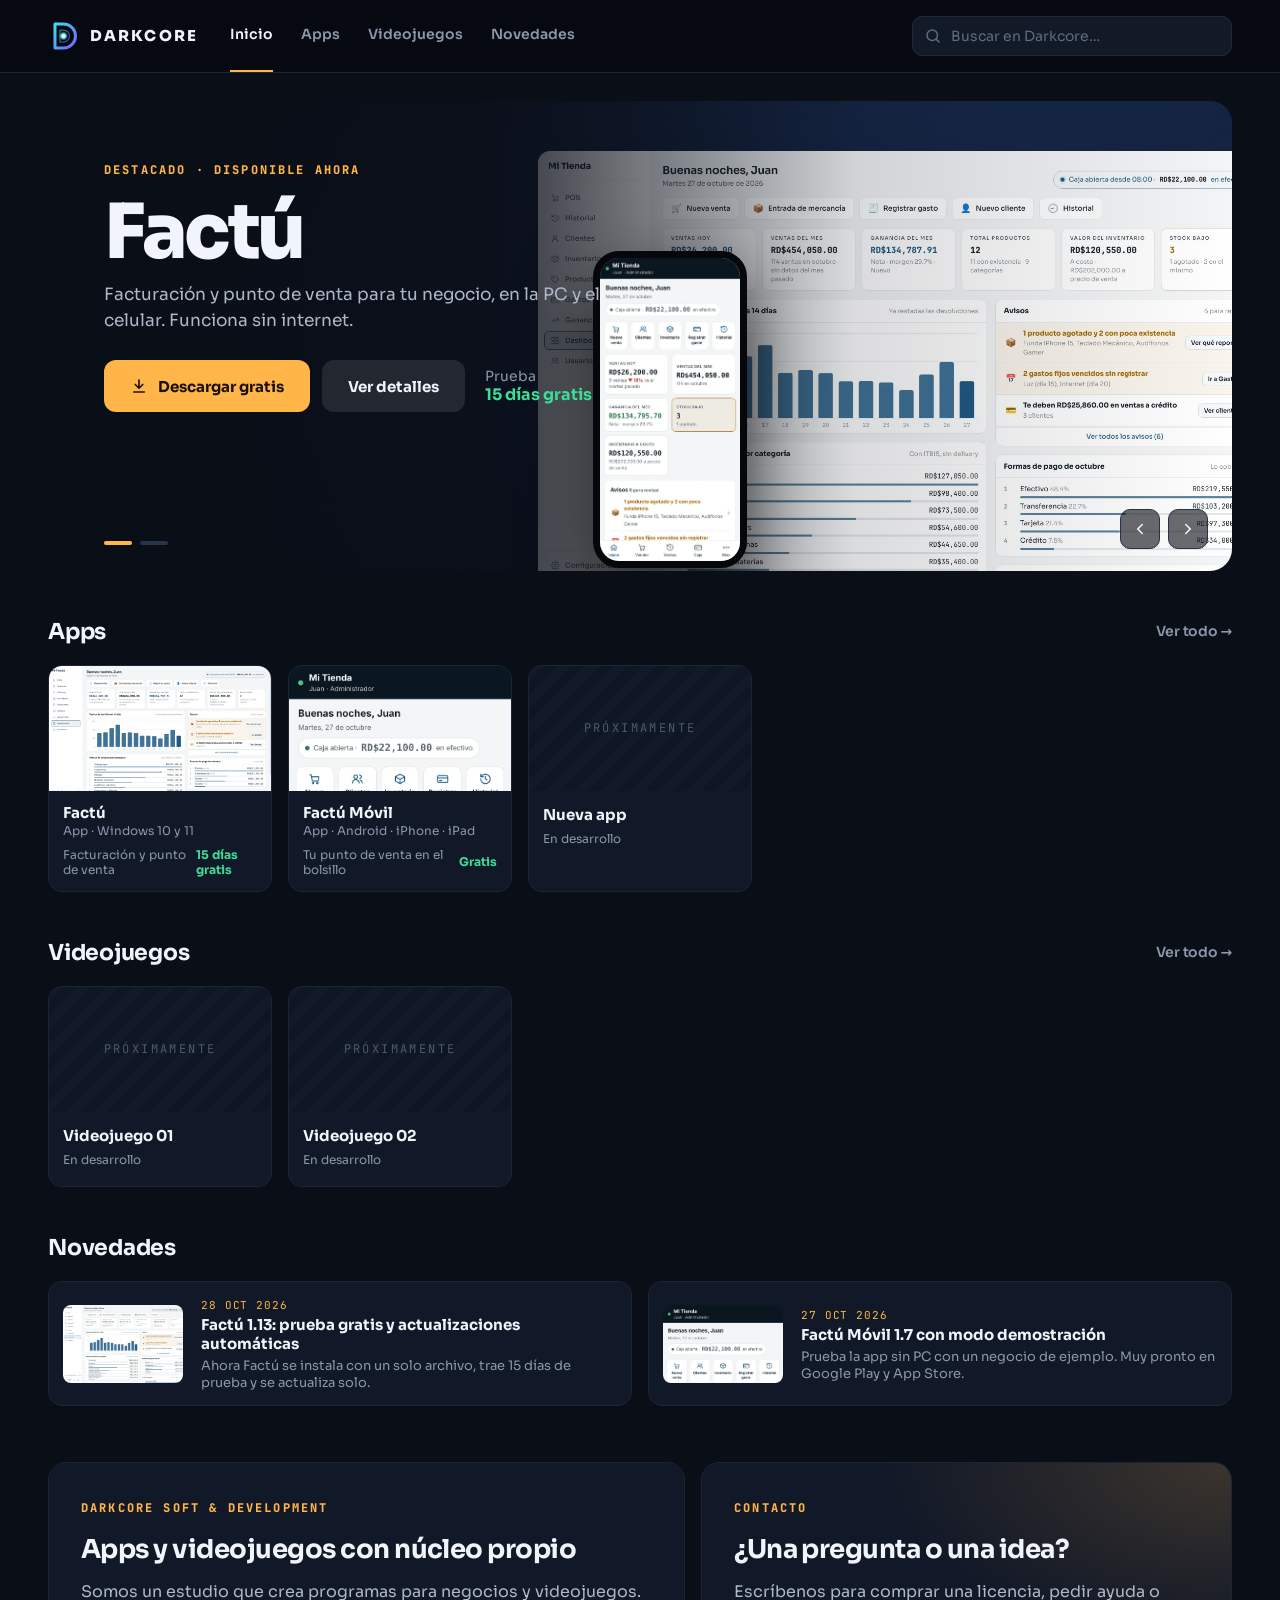
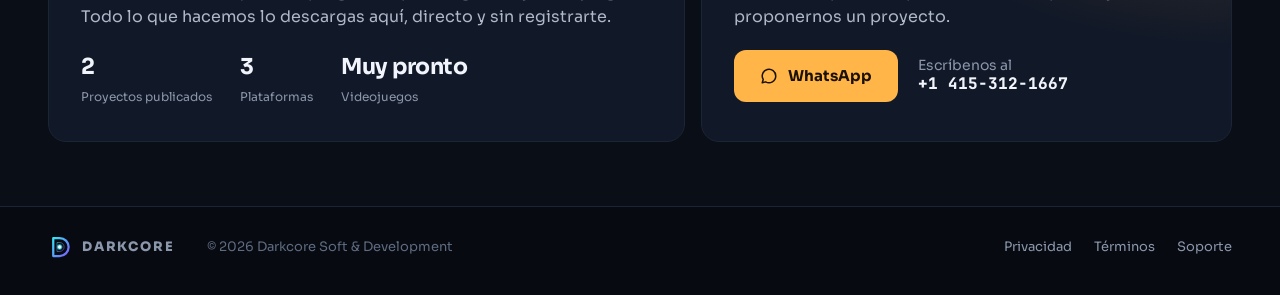
==== commit 1e8cfb65: "Rediseño estilo tienda: banner de destacados, estantes, búsqueda y ficha de cada producto Co-Authore" ====
--- a/index.html
+++ b/index.html
@@ -4,145 +4,160 @@
 <meta charset="utf-8">
 <meta name="viewport" content="width=device-width, initial-scale=1">
 <title>Darkcore Soft &amp; Development</title>
-<meta name="description" content="Darkcore Soft & Development es un estudio que hace apps y videojuegos. Descarga Factú, nuestro programa de facturación y punto de venta, y lo que viene.">
+<meta name="description" content="Darkcore Soft & Development: apps y videojuegos. Descarga Factú, nuestro programa de facturación y punto de venta, y lo que viene.">
 <meta property="og:title" content="Darkcore Soft & Development">
-<meta property="og:description" content="Un estudio que hace apps y videojuegos. Descarga nuestros proyectos desde un solo lugar.">
+<meta property="og:description" content="Apps y videojuegos. Descarga nuestros proyectos desde un solo lugar.">
 <meta property="og:image" content="img/compartir.png">
-<meta name="theme-color" content="#F5F3EE" media="(prefers-color-scheme: light)">
-<meta name="theme-color" content="#111110" media="(prefers-color-scheme: dark)">
+<meta name="theme-color" content="#070A11">
 <link rel="icon" href="img/icono-64.png">
 <link rel="apple-touch-icon" href="img/icono-192.png">
-<link rel="preload" href="fuentes/InterDisplay-Medium.woff" as="font" type="font/woff" crossorigin>
 <link rel="stylesheet" href="estilo.css">
 </head>
 <body>
-<header class="barra"><div class="cont">
-  <a class="marca" href="#" aria-label="Darkcore, inicio">
-    <svg viewBox="0 0 64 64" aria-hidden="true"><circle cx="32" cy="32" r="30" fill="currentColor"/><circle cx="32" cy="32" r="7" fill="#FF4D00"/></svg>darkcore</a>
-  <nav><a href="#proyectos">Proyectos</a><a class="opc" href="#estudio">Estudio</a><a href="#contacto">Contacto</a></nav>
+<header class="barra"><div class="envolver">
+  <a class="marca" href="#" aria-label="Darkcore, inicio"><img src="img/logo.svg" alt="">DARKCORE</a>
+  <nav class="menu" aria-label="Secciones">
+    <a href="#" class="on" data-ir="inicio">Inicio</a>
+    <a href="#apps" data-ir="apps">Apps</a>
+    <a href="#juegos" data-ir="juegos">Videojuegos</a>
+    <a href="#novedades" data-ir="novedades">Novedades</a>
+  </nav>
+  <label class="buscar">
+    <svg viewBox="0 0 24 24" fill="none" stroke="currentColor" stroke-width="2" stroke-linecap="round"><circle cx="11" cy="11" r="7"/><path d="M20 20l-3.5-3.5"/></svg>
+    <input id="q" type="search" placeholder="Buscar en Darkcore…" autocomplete="off" aria-label="Buscar apps y juegos">
+  </label>
 </div></header>
 
-<main>
-<section class="portada">
-  <div class="cont">
-    <p class="mini aparece" style="margin:0 0 28px"><span class="punto"></span>&nbsp;&nbsp;Darkcore Soft &amp; Development</p>
-    <h1 class="aparece">Hacemos software y juegos <em class="s">que se sienten bien</em>.</h1>
-    <div class="bajo aparece">
-      <p>Somos un estudio pequeño. Creamos apps para negocios y videojuegos, y aquí los descargas todos, directo y sin registrarte.</p>
-      <div class="meta">
-        <div><b id="n-prod">2</b><span class="mini">Proyectos</span></div>
-        <div><b>3</b><span class="mini">Plataformas</span></div>
-        <div><b>2026</b><span class="mini">Desde</span></div>
-      </div>
-    </div>
+<main class="envolver">
+  <section class="banner" id="banner" aria-roledescription="carrusel" aria-label="Destacados"></section>
+
+  <section class="estante" id="resultados" hidden>
+    <h2><span id="res-t">Resultados</span><a href="#" id="res-x">Limpiar búsqueda</a></h2>
+    <div class="cartas" id="res-l"></div>
+  </section>
+
+  <div id="estantes">
+    <section class="estante" id="apps"><h2>Apps <a href="#apps">Ver todo →</a></h2><div class="cartas" id="l-apps"></div></section>
+    <section class="estante" id="juegos"><h2>Videojuegos <a href="#juegos">Ver todo →</a></h2><div class="cartas" id="l-juegos"></div></section>
+    <section class="estante" id="novedades"><h2>Novedades</h2><div class="novedades" id="l-nov"></div></section>
   </div>
-</section>
 
-<section id="destacado" style="padding-top:0">
-  <div class="cont">
-    <article class="destacado aparece">
-      <div class="txt">
-        <p class="mini" style="margin:0"><span class="punto"></span>&nbsp;&nbsp;Destacado</p>
-        <h3>Factú. <em class="s">Tu negocio,</em> en orden.</h3>
-        <p>Facturación y punto de venta para Windows, con su app para el celular. Vende, factura con comprobantes y mira cuánto ganas de verdad, aunque se vaya el internet.</p>
-        <div class="ficha"><div><b>Windows</b>10 y 11</div><div><b>Factú Móvil</b>Android · iPhone</div><div><b>Prueba</b>15 días gratis</div></div>
-        <div class="acc">
-          <a class="bt bt-1" href="https://github.com/darwinrosado1503/factu/releases/latest/download/Factu-Setup.exe">
-            <svg viewBox="0 0 24 24" fill="none" stroke="currentColor" stroke-width="2" stroke-linecap="round" stroke-linejoin="round"><path d="M12 4v11M7 10l5 5 5-5M5 20h14"/></svg>Descargar para Windows</a>
-          <a class="bt bt-2" href="https://darwinrosado1503.github.io/factu/">Conocer Factú</a>
-        </div>
-      </div>
-      <div class="vis" aria-hidden="true">
-        <img class="pc" src="productos/factu-pc.webp" alt="" loading="lazy">
-        <img class="tel" src="productos/factu-movil.webp" alt="" loading="lazy">
-      </div>
-    </article>
+  <div class="franja">
+    <section class="bloque" id="nosotros">
+      <span class="eti">Darkcore Soft &amp; Development</span>
+      <h2>Apps y videojuegos con núcleo propio</h2>
+      <p>Somos un estudio que crea programas para negocios y videojuegos. Todo lo que hacemos lo descargas aquí, directo y sin registrarte.</p>
+      <div class="datos"><div><b id="n-prod">2</b><span>Proyectos publicados</span></div><div><b>3</b><span>Plataformas</span></div><div><b>Muy pronto</b><span>Videojuegos</span></div></div>
+    </section>
+    <section class="bloque oro" id="contacto">
+      <span class="eti">Contacto</span>
+      <h2>¿Una pregunta o una idea?</h2>
+      <p>Escríbenos para comprar una licencia, pedir ayuda o proponernos un proyecto.</p>
+      <div class="acciones"><a class="bt bt-oro" href="https://wa.me/14153121667?text=Hola%20Darkcore">
+        <svg viewBox="0 0 24 24" fill="none" stroke="currentColor" stroke-width="2" stroke-linecap="round" stroke-linejoin="round"><path d="M21 12a9 9 0 0 1-13.5 7.8L3 21l1.3-4.4A9 9 0 1 1 21 12z"/></svg>WhatsApp</a>
+        <span class="precio">Escríbenos al<b class="mono" style="color:var(--tinta)">+1 415-312-1667</b></span></div>
+    </section>
   </div>
-</section>
-
-<section id="proyectos" style="padding-top:20px">
-  <div class="cont">
-    <div class="cab aparece">
-      <h2>Proyectos</h2>
-      <div class="filtros" role="group" aria-label="Filtrar proyectos">
-        <button type="button" data-f="todo" aria-pressed="true">Todo</button>
-        <button type="button" data-f="app" aria-pressed="false">Apps</button>
-        <button type="button" data-f="juego" aria-pressed="false">Videojuegos</button>
-      </div>
-    </div>
-    <div class="indice" id="lista" aria-live="polite"></div>
-  </div>
-</section>
-
-<section id="estudio">
-  <div class="cont estudio">
-    <div class="aparece">
-      <p class="mini" style="margin:0 0 18px">Estudio</p>
-      <h2>Pocas cosas, <em class="s">bien hechas.</em></h2>
-    </div>
-    <div class="principios aparece">
-      <div class="principio"><span>01</span><div><h3>Útil desde el primer día</h3><p>Hacemos programas que se entienden sin manual y resuelven el trabajo de todos los días.</p></div></div>
-      <div class="principio"><span>02</span><div><h3>Tus datos son tuyos</h3><p>Sin publicidad ni rastreo. Lo que guardas en nuestras apps se queda en tus equipos.</p></div></div>
-      <div class="principio"><span>03</span><div><h3>Juegos en camino</h3><p>Estamos trabajando en nuestros primeros videojuegos. Cuando salgan, los descargas aquí mismo.</p></div></div>
-    </div>
-  </div>
-</section>
-
-<section id="contacto" class="contacto">
-  <div class="cont aparece">
-    <p class="mini" style="margin:0 0 18px">Contacto</p>
-    <a class="grande" href="https://wa.me/14153121667?text=Hola%20Darkcore">Hablemos<span class="punto"></span></a>
-    <div class="datos">
-      <div><b>WhatsApp</b><a href="https://wa.me/14153121667">+1 415-312-1667</a></div>
-      <div><b>Licencias y soporte</b>Compra, activación y ayuda</div>
-      <div><b>Proyectos</b>¿Tienes una idea? Cuéntanos</div>
-    </div>
-  </div>
-</section>
 </main>
 
-<footer><div class="cont">
+<footer><div class="envolver">
+  <a class="marca" href="#" style="font-size:13px"><img src="img/logo.svg" alt="" style="width:24px;height:24px">DARKCORE</a>
   <span>© <span id="anio">2026</span> Darkcore Soft &amp; Development</span>
-  <nav><a href="privacidad.html">Privacidad</a><a href="terminos.html">Términos</a></nav>
+  <nav><a href="privacidad.html">Privacidad</a><a href="terminos.html">Términos</a><a href="https://wa.me/14153121667">Soporte</a></nav>
 </div></footer>
 
 <script>
 (function(){
   'use strict';
-  document.getElementById('anio').textContent=new Date().getFullYear();
-  const lista=document.getElementById('lista');
+  const $=s=>document.querySelector(s);
   const esc=s=>String(s==null?'':s).replace(/[&<>"']/g,c=>({'&':'&amp;','<':'&lt;','>':'&gt;','"':'&quot;',"'":'&#39;'}[c]));
-  const BAJAR='<svg viewBox="0 0 24 24" fill="none" stroke="currentColor" stroke-width="2" stroke-linecap="round" stroke-linejoin="round"><path d="M12 4v11M7 10l5 5 5-5M5 20h14"/></svg>';
-  const IR='<svg viewBox="0 0 24 24" fill="none" stroke="currentColor" stroke-width="2" stroke-linecap="round" stroke-linejoin="round"><path d="M7 17L17 7M8 7h9v9"/></svg>';
-  const TIPOS={app:'App',juego:'Videojuego'};
-  let todos=[],filtro='todo';
-  function fila(p,i){
-    const d=(p.descargas||[]).filter(x=>!x.pronto);
-    const pronto=(p.descargas||[]).filter(x=>x.pronto).map(x=>x.plataforma);
-    return `<div class="fila">
-      <span class="n">${String(i+1).padStart(2,'0')}</span>
-      <img src="${esc(p.icono)}" alt="">
-      <div><h3>${esc(p.nombre)}</h3><p>${esc(p.lema)}</p></div>
-      <div class="col"><b>Tipo</b>${esc(TIPOS[p.tipo]||p.tipo)}${p.etiqueta?` · ${esc(p.etiqueta)}`:''}</div>
-      <div class="col"><b>Plataformas</b>${esc((p.plataformas||[]).join(' · '))}${pronto.length?`<br><span style="color:var(--tenue)">${esc(pronto.join(' y '))} muy pronto</span>`:''}</div>
-      <div class="acc">${d.map((x,k)=>`<a class="bt ${k===0?'bt-1':'bt-2'}" href="${esc(x.url)}">${BAJAR}${esc(x.plataforma)}</a>`).join('')}${p.pagina?`<a class="bt bt-2" href="${esc(p.pagina)}" aria-label="Ver más de ${esc(p.nombre)}">Ver más ${IR}</a>`:''}</div>
-    </div>`;}
-  const proximo=i=>`<div class="fila pronto">
-      <span class="n">${String(i+1).padStart(2,'0')}</span>
-      <span class="ph"><svg width="22" height="22" viewBox="0 0 24 24" fill="none" stroke="currentColor" stroke-width="1.8" stroke-linecap="round" stroke-linejoin="round"><rect x="2" y="7" width="20" height="11" rx="5"/><path d="M7 11v3M5.5 12.5h3"/><circle cx="16" cy="11.5" r=".8"/><circle cx="18" cy="13.5" r=".8"/></svg></span>
-      <div><h3>Nuestros primeros videojuegos</h3><p>En desarrollo. Aparecerán aquí para descargar.</p></div>
-      <div class="col"><b>Tipo</b>Videojuego</div><div class="col"><b>Estado</b>En camino</div>
-      <div class="acc"><span class="pild">Muy pronto</span></div></div>`;
-  function pintar(){
-    const L=todos.filter(p=>filtro==='todo'||p.tipo===filtro),hayJuegos=todos.some(p=>p.tipo==='juego');
-    lista.innerHTML=L.map(fila).join('')+((filtro!=='app'&&!hayJuegos)?proximo(L.length):'');}
-  document.querySelector('.filtros').addEventListener('click',e=>{const b=e.target.closest('[data-f]');if(!b)return;filtro=b.dataset.f;
-    document.querySelectorAll('.filtros button').forEach(x=>x.setAttribute('aria-pressed',x===b));pintar();});
-  fetch('productos.json',{cache:'no-cache'}).then(r=>r.json()).then(j=>{todos=j.productos||[];document.getElementById('n-prod').textContent=todos.length;pintar();})
-    .catch(()=>{lista.innerHTML='<p style="color:var(--gris);padding:24px 0">No se pudo cargar la lista de proyectos. Recarga la página.</p>';});
-  // Aparición suave al bajar
-  const io='IntersectionObserver' in window?new IntersectionObserver(es=>es.forEach(e=>{if(e.isIntersecting){e.target.classList.add('visto');io.unobserve(e.target);}}),{threshold:.12}):null;
-  document.querySelectorAll('.aparece').forEach(el=>io?io.observe(el):el.classList.add('visto'));
+  const I={bajar:'<svg viewBox="0 0 24 24" fill="none" stroke="currentColor" stroke-width="2.2" stroke-linecap="round" stroke-linejoin="round"><path d="M12 4v11M7 10l5 5 5-5M5 20h14"/></svg>',
+    izq:'<svg viewBox="0 0 24 24" fill="none" stroke="currentColor" stroke-width="2" stroke-linecap="round"><path d="M15 6l-6 6 6 6"/></svg>',
+    der:'<svg viewBox="0 0 24 24" fill="none" stroke="currentColor" stroke-width="2" stroke-linecap="round"><path d="M9 6l6 6-6 6"/></svg>',
+    x:'<svg viewBox="0 0 24 24" fill="none" stroke="currentColor" stroke-width="2" stroke-linecap="round"><path d="M6 6l12 12M18 6L6 18"/></svg>'};
+  const TIPO={app:'App',juego:'Videojuego'};
+  const fecha=f=>{const d=new Date(f+'T12:00:00');return d.toLocaleDateString('es',{day:'numeric',month:'short',year:'numeric'}).toUpperCase();};
+  $('#anio').textContent=new Date().getFullYear();
+  let D={productos:[],proximos:[],novedades:[]};
+  const prod=id=>D.productos.find(p=>p.id===id);
+  const descargaPrincipal=p=>(p.descargas||[]).find(d=>!d.pronto);
+
+  // ---------- Banner con los destacados ----------
+  let slide=0,timer=null;const DUR=7000;
+  function banner(){
+    const L=D.productos.filter(p=>p.destacado);if(!L.length){$('#banner').hidden=true;return;}
+    $('#banner').innerHTML=L.map((p,i)=>{const d=descargaPrincipal(p);
+      const vis=p.vertical?`<img class="tel" src="${esc(p.portada)}" alt="">${p.capturas&&p.capturas[1]?`<img class="tel2" src="${esc(p.capturas[1])}" alt="">`:''}`
+        :`<img class="pc" src="${esc(p.portada)}" alt="">${p.celular?`<img class="tel" src="${esc(p.celular)}" alt="">`:''}`;
+      return `<div class="slide ${p.vertical?'vert':''}" role="group" aria-roledescription="destacado" aria-label="${i+1} de ${L.length}"><div class="fondo"></div>${vis}
+        <div class="txt"><div class="eti">Destacado · ${p.precio==='Gratis'?'Gratis':'Disponible ahora'}</div><h1>${esc(p.nombre)}</h1><p>${esc(p.descripcion)}</p>
+        <div class="acciones">${d?`<a class="bt bt-oro" href="${esc(d.url)}">${I.bajar}Descargar ${d.plataforma==='Windows'&&p.precio!=='Gratis'?'gratis':'para '+esc(d.plataforma)}</a>`:''}
+        <button class="bt bt-gris" data-ficha="${esc(p.id)}">Ver detalles</button>
+        ${p.precio?`<span class="precio">${esc(p.precioEtiqueta||'Precio')}<b>${esc(p.precio)}</b></span>`:''}</div></div></div>`;}).join('')
+      +`<div class="puntos">${L.map((_,i)=>`<button aria-label="Destacado ${i+1}" data-s="${i}"></button>`).join('')}</div>`
+      +(L.length>1?`<div class="flechas"><button aria-label="Anterior" data-m="-1">${I.izq}</button><button aria-label="Siguiente" data-m="1">${I.der}</button></div>`:'');
+    ir(0);}
+  function ir(n){const S=[...document.querySelectorAll('.slide')],P=[...document.querySelectorAll('.puntos button')];if(!S.length)return;
+    slide=(n+S.length)%S.length;S.forEach((s,i)=>s.classList.toggle('on',i===slide));
+    P.forEach((b,i)=>{b.classList.remove('on');void b.offsetWidth;b.classList.toggle('on',i===slide);});
+    document.documentElement.style.setProperty('--t',DUR+'ms');clearTimeout(timer);if(S.length>1)timer=setTimeout(()=>ir(slide+1),DUR);}
+  $('#banner').addEventListener('click',e=>{const s=e.target.closest('[data-s]'),m=e.target.closest('[data-m]');if(s)ir(+s.dataset.s);if(m)ir(slide+ +m.dataset.m);});
+  $('#banner').addEventListener('mouseenter',()=>clearTimeout(timer));
+  $('#banner').addEventListener('mouseleave',()=>ir(slide));
+
+  // ---------- Estantes ----------
+  const carta=p=>`<button class="carta" data-ficha="${esc(p.id)}"><div class="im ${p.vertical?'vert':''}"><img src="${esc(p.portada)}" alt="" loading="lazy"></div>
+    <div class="t"><b>${esc(p.nombre)}</b><span>${esc(TIPO[p.tipo]||p.tipo)} · ${esc((p.plataformas||[]).join(' · '))}</span>
+    <div class="pr"><span>${esc(p.lema)}</span>${p.precio?`<em>${esc(p.precio)}</em>`:''}</div></div></button>`;
+  const proximo=x=>`<div class="carta pronto" aria-label="${esc(x.nombre)}, próximamente"><div class="im">PRÓXIMAMENTE</div><div class="t"><b>${esc(x.nombre)}</b><span>${esc(x.nota||'En desarrollo')}</span></div></div>`;
+  function estantes(){
+    const apps=D.productos.filter(p=>p.tipo==='app'),juegos=D.productos.filter(p=>p.tipo==='juego');
+    const pa=D.proximos.filter(x=>x.tipo==='app'),pj=D.proximos.filter(x=>x.tipo==='juego');
+    $('#l-apps').innerHTML=apps.map(carta).join('')+pa.map(proximo).join('');
+    $('#l-juegos').innerHTML=juegos.map(carta).join('')+pj.map(proximo).join('')||'<div class="sin">Nuestros primeros videojuegos vienen en camino.</div>';
+    $('#l-nov').innerHTML=D.novedades.map(n=>{const p=prod(n.producto);return `<button class="nov" ${p?`data-ficha="${esc(p.id)}"`:''}>${p?`<img src="${esc(p.portada)}" alt="">`:''}<div><small>${esc(fecha(n.fecha))}</small><b>${esc(n.titulo)}</b><p>${esc(n.texto)}</p></div></button>`;}).join('');
+    $('#n-prod').textContent=D.productos.length;}
+
+  // ---------- Búsqueda ----------
+  const norm=s=>String(s||'').normalize('NFD').replace(/[̀-ͯ]/g,'').toLowerCase();
+  function buscar(){const q=norm($('#q').value.trim());$('#resultados').hidden=!q;$('#estantes').hidden=!!q;$('#banner').hidden=!!q;if(!q)return;
+    const L=D.productos.filter(p=>norm([p.nombre,p.lema,p.descripcion,p.tipo,TIPO[p.tipo],...(p.plataformas||[])].join(' ')).includes(q));
+    $('#res-t').textContent=L.length?`Resultados para “${$('#q').value.trim()}”`:'Sin resultados';
+    $('#res-l').innerHTML=L.map(carta).join('')||`<div class="sin">No encontramos nada con “${esc($('#q').value.trim())}”. Prueba con otro nombre.</div>`;}
+  $('#q').addEventListener('input',buscar);
+  $('#res-x').addEventListener('click',e=>{e.preventDefault();$('#q').value='';buscar();$('#q').focus();});
+
+  // ---------- Ficha del producto ----------
+  let previo=null;
+  function ficha(id){const p=prod(id);if(!p)return;previo=document.activeElement;
+    const caps=p.capturas&&p.capturas.length?p.capturas:[p.portada];
+    const f=document.createElement('div');f.className='ficha-fondo';f.setAttribute('role','dialog');f.setAttribute('aria-modal','true');f.setAttribute('aria-label',p.nombre);
+    f.innerHTML=`<div class="ficha"><div class="cab"><img src="${esc(p.icono)}" alt=""><div><h2>${esc(p.nombre)}</h2><p>${esc(p.lema)}</p></div><button class="cerrar" aria-label="Cerrar">${I.x}</button></div>
+      <div class="cuerpo"><div class="galeria"><div class="grande"><img id="f-g" src="${esc(caps[0])}" alt="Captura de ${esc(p.nombre)}"></div>
+        ${caps.length>1?`<div class="minis">${caps.map((c,i)=>`<button data-c="${esc(c)}" class="${i?'':'on'}" aria-label="Captura ${i+1}"><img src="${esc(c)}" alt=""></button>`).join('')}</div>`:''}</div>
+      <div class="lado"><p>${esc(p.detalle||p.descripcion)}</p>
+        <div class="fila"><span>Tipo</span><b>${esc(TIPO[p.tipo]||p.tipo)}</b></div>
+        <div class="fila"><span>Plataformas</span><b>${esc((p.plataformas||[]).join(', '))}</b></div>
+        ${p.precio?`<div class="fila"><span>${esc(p.precioEtiqueta||'Precio')}</span><b style="color:var(--verde)">${esc(p.precio)}</b></div>`:''}
+        <div class="fila"><span>Desarrollador</span><b>Darkcore</b></div>
+        <div class="bts">${(p.descargas||[]).map(d=>d.pronto?`<span class="bt bt-off">${esc(d.plataforma)} · muy pronto</span>`:`<a class="bt bt-oro" href="${esc(d.url)}">${I.bajar}Descargar para ${esc(d.plataforma)}</a>`).join('')}
+        ${p.pagina?`<a class="bt bt-gris" href="${esc(p.pagina)}">Página de ${esc(p.nombre)}</a>`:''}</div></div></div></div>`;
+    document.body.appendChild(f);document.body.style.overflow='hidden';requestAnimationFrame(()=>f.classList.add('on'));f.querySelector('.cerrar').focus();
+    const cerrar=()=>{f.classList.remove('on');setTimeout(()=>f.remove(),200);document.body.style.overflow='';document.removeEventListener('keydown',tecla);if(previo)previo.focus();if(location.hash==='#'+p.id)history.replaceState(null,'',location.pathname);};
+    const tecla=e=>{if(e.key==='Escape')cerrar();};document.addEventListener('keydown',tecla);
+    f.addEventListener('click',e=>{if(e.target===f||e.target.closest('.cerrar'))cerrar();const b=e.target.closest('[data-c]');if(b){f.querySelector('#f-g').src=b.dataset.c;f.querySelectorAll('[data-c]').forEach(x=>x.classList.toggle('on',x===b));}});
+    history.replaceState(null,'','#'+p.id);}
+  document.addEventListener('click',e=>{const b=e.target.closest('[data-ficha]');if(b&&!b.closest('.ficha')){e.preventDefault();ficha(b.dataset.ficha);}});
+
+  // ---------- Menú: marca la sección visible ----------
+  const enlaces=[...document.querySelectorAll('.menu a')];
+  const marcar=id=>enlaces.forEach(a=>a.classList.toggle('on',a.dataset.ir===id));
+  if('IntersectionObserver' in window){const io=new IntersectionObserver(es=>es.forEach(e=>{if(e.isIntersecting)marcar(e.target.id==='banner'?'inicio':e.target.id);}),{rootMargin:'-45% 0px -50% 0px'});
+    ['banner','apps','juegos','novedades'].forEach(id=>io.observe(document.getElementById(id)));}
+
+  fetch('productos.json',{cache:'no-cache'}).then(r=>r.json()).then(j=>{D={productos:j.productos||[],proximos:j.proximos||[],novedades:j.novedades||[]};banner();estantes();
+    const h=location.hash.slice(1);if(h&&prod(h))ficha(h);})
+    .catch(()=>{$('#estantes').innerHTML='<div class="sin" style="margin-top:40px">No se pudo cargar el catálogo. Recarga la página.</div>';});
 })();
 </script>
 </body>
--- a/estilo.css
+++ b/estilo.css
@@ -1,138 +1,174 @@
-@font-face{font-family:"Inter";src:url("fuentes/Inter-Regular.woff") format("woff");font-weight:400;font-display:swap}
-@font-face{font-family:"Inter";src:url("fuentes/Inter-Medium.woff") format("woff");font-weight:500;font-display:swap}
-@font-face{font-family:"Inter Display";src:url("fuentes/InterDisplay-Regular.woff") format("woff");font-weight:400;font-display:swap}
-@font-face{font-family:"Inter Display";src:url("fuentes/InterDisplay-Medium.woff") format("woff");font-weight:500;font-display:swap}
-@font-face{font-family:"Lora";src:url("fuentes/Lora-Italic.woff") format("woff");font-weight:400 700;font-style:italic;font-display:swap}
+@font-face{font-family:"Sora";src:url("fuentes/Sora.ttf") format("truetype");font-weight:100 800;font-display:swap}
+@font-face{font-family:"JetBrains Mono";src:url("fuentes/JetBrainsMono.ttf") format("truetype");font-weight:100 800;font-display:swap}
+:root{
+  --fondo:#0A0E17;--barra:#070A11;--panel:#111827;--panel2:#162033;--linea:#1C2536;--linea2:#26324A;
+  --tinta:#F1F4FA;--suave:#AEB8C9;--gris:#8B97AB;--tenue:#5F6B80;
+  --oro:#FFB547;--oro2:#FFC876;--verde:#3DDC97;--azul:#4C8DFF;--cian:#36E2F4;
+  --f:"Sora",system-ui,-apple-system,"Segoe UI",Roboto,sans-serif;--m:"JetBrains Mono",ui-monospace,Menlo,monospace;
+  --lado:48px;
+}
+@media (max-width:900px){:root{--lado:20px}}
+*{box-sizing:border-box}
+html{scroll-behavior:smooth}
+body{margin:0;background:var(--fondo);color:var(--tinta);font-family:var(--f);line-height:1.55;-webkit-font-smoothing:antialiased}
+a{color:inherit;text-decoration:none}
+img{display:block;max-width:100%}
+button{font-family:inherit}
+.envolver{max-width:1440px;margin:0 auto;padding:0 var(--lado)}
+.mono{font-family:var(--m)}
 
-:root{
-  --papel:#F5F3EE;--papel2:#ECE9E2;--blanco:#FBFAF7;
-  --tinta:#141414;--gris:#6B6862;--tenue:#9A968E;--linea:#DEDAD1;
-  --nucleo:#FF4D00;
-  --f:"Inter",system-ui,-apple-system,"Segoe UI",Roboto,sans-serif;
-  --fd:"Inter Display","Inter",system-ui,sans-serif;
-  --fs:"Lora",Georgia,"Times New Roman",serif;
-  --ancho:1240px;
+/* ---------- Barra ---------- */
+.barra{position:sticky;top:0;z-index:30;background:rgba(7,10,17,.92);backdrop-filter:blur(12px);-webkit-backdrop-filter:blur(12px);border-bottom:1px solid var(--linea)}
+.barra .envolver{display:flex;align-items:center;gap:32px;height:72px}
+.marca{display:flex;align-items:center;gap:10px;font-weight:800;letter-spacing:.14em;font-size:15px}
+.marca img{width:32px;height:32px}
+.menu{display:flex;gap:28px;font-size:14px;font-weight:600}
+.menu a{color:var(--gris);padding:24px 0;border-bottom:2px solid transparent;transition:color .2s}
+.menu a:hover,.menu a.on{color:var(--tinta)}
+.menu a.on{border-color:var(--oro)}
+.buscar{margin-left:auto;position:relative;width:320px}
+.buscar input{width:100%;height:40px;border-radius:10px;background:#121A28;border:1px solid #1E293B;color:var(--tinta);padding:0 14px 0 38px;font:inherit;font-size:14px;outline:none;transition:border-color .2s}
+.buscar input::placeholder{color:var(--tenue)}
+.buscar input:focus{border-color:var(--linea2)}
+.buscar svg{position:absolute;left:12px;top:11px;width:18px;height:18px;color:var(--tenue)}
+@media (max-width:980px){.menu{display:none}.buscar{width:auto;flex:1;max-width:320px}}
+
+/* ---------- Banner destacado ---------- */
+.banner{position:relative;margin-top:28px;height:470px;border-radius:22px;overflow:hidden;background:radial-gradient(800px 500px at 80% 50%,#1F3A6B,#0B1220)}
+.slide{position:absolute;inset:0;opacity:0;visibility:hidden;transition:opacity .6s ease,visibility .6s}
+.slide.on{opacity:1;visibility:visible}
+.slide::after{content:"";position:absolute;inset:0;background:linear-gradient(90deg,#0A0E17 0%,rgba(10,14,23,.88) 36%,rgba(10,14,23,.15) 68%,transparent);pointer-events:none}
+.slide .fondo{position:absolute;inset:0;background:var(--tono,radial-gradient(800px 500px at 80% 50%,#1F3A6B,#0B1220))}
+.slide .pc{position:absolute;right:-40px;top:50px;width:62%;max-width:820px;border-radius:12px;box-shadow:0 40px 100px rgba(0,0,0,.6);transform:translateX(30px);transition:transform 1s ease}
+.slide .tel{position:absolute;right:41%;top:150px;width:13%;min-width:140px;max-width:190px;border-radius:26px;border:7px solid #05070B;box-shadow:0 30px 70px rgba(0,0,0,.7);z-index:1;transform:translateY(20px);transition:transform 1s ease}
+.slide.vert .tel{right:12%;top:40px;width:20%;max-width:250px;z-index:1}
+.slide.vert .tel2{position:absolute;right:calc(12% + 200px);top:90px;width:16%;max-width:200px;border-radius:24px;border:7px solid #05070B;box-shadow:0 30px 70px rgba(0,0,0,.7);opacity:.85;transform:rotate(-6deg)}
+.slide.on .pc,.slide.on .tel{transform:none}
+.slide .txt{position:absolute;left:56px;top:60px;width:min(520px,calc(100% - 80px));z-index:2}
+.eti{font-family:var(--m);font-size:12px;letter-spacing:.18em;color:var(--oro);font-weight:700;text-transform:uppercase}
+.slide h1{font-size:clamp(48px,6vw,76px);letter-spacing:-.045em;margin:14px 0 12px;line-height:1;font-weight:800}
+.slide p{color:var(--suave);font-size:17px;margin:0 0 26px;max-width:30em}
+.acciones{display:flex;flex-wrap:wrap;gap:12px;align-items:center}
+.bt{height:52px;padding:0 26px;border-radius:12px;display:inline-flex;align-items:center;gap:10px;font-weight:700;font-size:15px;border:0;cursor:pointer;transition:transform .15s,background .2s,box-shadow .2s;white-space:nowrap}
+.bt:hover{transform:translateY(-1px)}
+.bt svg{width:18px;height:18px}
+.bt-oro{background:var(--oro);color:#1A1003}
+.bt-oro:hover{background:var(--oro2);box-shadow:0 10px 30px rgba(255,181,71,.25)}
+.bt-gris{background:rgba(255,255,255,.1);color:var(--tinta)}
+.bt-gris:hover{background:rgba(255,255,255,.16)}
+.bt-chico{height:42px;padding:0 18px;font-size:14px;border-radius:10px}
+.bt-off{background:rgba(255,255,255,.05);color:var(--tenue);cursor:default}
+.bt-off:hover{transform:none}
+.precio{font-size:14px;color:var(--gris);margin-left:8px;line-height:1.3}
+.precio b{color:var(--verde);display:block;font-size:16px}
+.puntos{position:absolute;left:56px;bottom:26px;display:flex;gap:8px;z-index:3}
+.puntos button{width:28px;height:4px;border-radius:2px;background:#2A3448;border:0;padding:0;cursor:pointer;position:relative;overflow:hidden}
+.puntos button.on{background:#3A4660}
+.puntos button.on::after{content:"";position:absolute;inset:0;background:var(--oro);transform-origin:left;animation:llenar var(--t,7s) linear forwards}
+@keyframes llenar{from{transform:scaleX(0)}to{transform:scaleX(1)}}
+.flechas{position:absolute;right:24px;bottom:22px;display:flex;gap:8px;z-index:3}
+.flechas button{width:40px;height:40px;border-radius:10px;background:rgba(7,10,17,.6);border:1px solid var(--linea2);color:var(--tinta);cursor:pointer;display:grid;place-items:center}
+.flechas svg{width:18px;height:18px}
+@media (max-width:1250px) and (min-width:901px){.slide:not(.vert) .tel{display:none}.slide .pc{width:54%;right:-60px}.slide .txt{width:44%}.slide.vert .tel2{display:none}}
+@media (max-width:900px){
+  .banner{height:auto;min-height:640px}
+  .slide::after{background:linear-gradient(0deg,#0A0E17 42%,rgba(10,14,23,.6) 60%,rgba(10,14,23,0) 75%)}
+  .slide .txt{left:20px;right:20px;top:auto;bottom:52px;width:auto}
+  .slide h1{font-size:44px}
+  .slide p{font-size:15px;margin-bottom:20px}
+  .slide .pc{width:150%;right:auto;left:30%;top:24px}
+  .slide .tel{right:auto;left:20px;top:18px;width:108px;min-width:0;border-width:5px;border-radius:18px}
+  .slide.vert .tel{left:auto;right:20px;top:18px;width:120px}
+  .slide.vert .tel2{right:150px;top:40px;width:104px;border-width:5px;border-radius:16px}
+  .puntos{left:20px;bottom:22px}.flechas{display:none}
 }
-@media (prefers-color-scheme:dark){:root:not([data-theme="light"]){--papel:#111110;--papel2:#1A1918;--blanco:#161514;--tinta:#EDEAE3;--gris:#A29E96;--tenue:#77736C;--linea:#2A2826}}
-*{box-sizing:border-box}
-html{scroll-behavior:smooth;-webkit-text-size-adjust:100%}
-body{margin:0;background:var(--papel);color:var(--tinta);font-family:var(--f);font-size:17px;line-height:1.6;-webkit-font-smoothing:antialiased;font-feature-settings:"ss01","cv11"}
-a{color:inherit}
-img{max-width:100%;display:block}
-.cont{max-width:var(--ancho);margin:0 auto;padding:0 32px}
-@media (max-width:640px){.cont{padding:0 20px}body{font-size:16px}}
-em.s{font-family:var(--fs);font-style:italic;font-weight:400;letter-spacing:-.01em}
-.mini{font-size:.78rem;letter-spacing:.08em;text-transform:uppercase;color:var(--gris)}
-.punto{display:inline-block;width:7px;height:7px;border-radius:50%;background:var(--nucleo);vertical-align:middle}
 
-/* Barra */
-.barra{position:sticky;top:0;z-index:20;background:color-mix(in srgb,var(--papel) 86%,transparent);backdrop-filter:blur(12px);-webkit-backdrop-filter:blur(12px)}
-.barra .cont{display:flex;align-items:center;height:72px;gap:24px}
-.marca{display:flex;align-items:center;gap:10px;text-decoration:none;font-family:var(--fd);font-weight:500;font-size:1.12rem;letter-spacing:-.02em}
-.marca svg{width:24px;height:24px}
-.barra nav{margin-left:auto;display:flex;gap:32px;font-size:.92rem}
-.barra nav a{text-decoration:none;color:var(--gris);transition:color .2s}
-.barra nav a:hover{color:var(--tinta)}
-@media (max-width:640px){.barra nav{gap:20px}.barra nav a.opc{display:none}}
+/* ---------- Estantes ---------- */
+.estante{margin-top:44px}
+.estante h2{font-size:22px;margin:0 0 16px;display:flex;justify-content:space-between;align-items:center;letter-spacing:-.01em}
+.estante h2 a{font-size:14px;color:var(--gris);font-weight:600}
+.estante h2 a:hover{color:var(--tinta)}
+.cartas{display:grid;grid-template-columns:repeat(5,minmax(0,1fr));gap:16px}
+@media (max-width:1200px){.cartas{grid-template-columns:repeat(4,minmax(0,1fr))}}
+@media (max-width:900px){.cartas{grid-template-columns:none;grid-auto-flow:column;grid-auto-columns:72%;overflow-x:auto;scroll-snap-type:x mandatory;padding-bottom:6px;margin:0 calc(-1 * var(--lado));padding-left:var(--lado);padding-right:var(--lado);scrollbar-width:none}.cartas::-webkit-scrollbar{display:none}.carta{scroll-snap-align:start}}
+.carta{border-radius:14px;overflow:hidden;background:var(--panel);border:1px solid var(--linea);cursor:pointer;transition:transform .2s,border-color .2s,box-shadow .2s;text-align:left;color:inherit;padding:0;display:block;width:100%}
+.carta:hover{transform:translateY(-4px);border-color:var(--linea2);box-shadow:0 18px 40px rgba(0,0,0,.35)}
+.carta .im{aspect-ratio:16/9;background:linear-gradient(135deg,#1C2E50,#0E1626);position:relative;overflow:hidden}
+.carta .im img{width:100%;height:100%;object-fit:cover;object-position:top left;transition:transform .5s}
+.carta:hover .im img{transform:scale(1.04)}
+.carta .im.vert img{object-position:top center}
+.carta .t{padding:12px 14px 14px}
+.carta b{display:block;font-size:15px}
+.carta span{font-size:12px;color:var(--gris)}
+.carta .pr{display:flex;justify-content:space-between;align-items:center;margin-top:8px}
+.carta .pr em{font-style:normal;font-size:12px;font-weight:700;color:var(--verde)}
+.carta.pronto{cursor:default}
+.carta.pronto:hover{transform:none;box-shadow:none;border-color:var(--linea)}
+.carta.pronto .im{background:repeating-linear-gradient(135deg,#121A29,#121A29 10px,#0F1623 10px,#0F1623 20px);display:grid;place-items:center;color:#4C5870;font-family:var(--m);font-size:12px;letter-spacing:.2em}
+.sin{color:var(--gris);padding:30px;border:1px dashed var(--linea2);border-radius:14px;text-align:center;grid-column:1/-1}
 
-/* Portada */
-.portada{padding:120px 0 110px}
-.portada h1{font-family:var(--fd);font-weight:500;font-size:clamp(2.7rem,7.4vw,6.4rem);line-height:.98;letter-spacing:-.045em;margin:0;max-width:12.5ch}
-.portada h1 em.s{letter-spacing:-.03em}
-.portada .bajo{display:grid;grid-template-columns:1fr 1fr;gap:40px;margin-top:72px;padding-top:28px;border-top:1px solid var(--linea)}
-.portada .bajo p{margin:0;color:var(--gris);max-width:30em;font-size:1.05rem}
-.portada .meta{display:flex;gap:40px;justify-content:flex-end;align-items:flex-start}
-.portada .meta div{display:flex;flex-direction:column;gap:2px}
-.portada .meta b{font-family:var(--fd);font-weight:500;font-size:1.5rem;letter-spacing:-.03em}
-@media (max-width:760px){.portada{padding:72px 0 64px}.portada .bajo{grid-template-columns:1fr;margin-top:48px}.portada .meta{justify-content:flex-start}}
+/* ---------- Novedades ---------- */
+.novedades{display:grid;grid-template-columns:repeat(2,minmax(0,1fr));gap:16px}
+@media (max-width:900px){.novedades{grid-template-columns:1fr}}
+.nov{display:grid;grid-template-columns:120px 1fr;gap:18px;align-items:center;background:var(--panel);border:1px solid var(--linea);border-radius:14px;padding:14px;cursor:pointer;transition:border-color .2s;text-align:left;color:inherit;width:100%}
+.nov:hover{border-color:var(--linea2)}
+.nov img{width:120px;height:78px;object-fit:cover;object-position:top left;border-radius:8px}
+.nov small{font-family:var(--m);font-size:11px;color:var(--oro);letter-spacing:.08em}
+.nov b{display:block;font-size:15px;margin:2px 0 4px}
+.nov p{margin:0;font-size:13px;color:var(--gris)}
 
-/* Botones y enlaces */
-.bt{display:inline-flex;align-items:center;gap:10px;height:48px;padding:0 22px;border-radius:999px;font-size:.94rem;font-weight:500;text-decoration:none;border:1px solid var(--tinta);transition:background .2s,color .2s,transform .2s;white-space:nowrap}
-.bt-1{background:var(--tinta);color:var(--papel)}
-.bt-1:hover{transform:translateY(-1px)}
-.bt-2{background:transparent;color:var(--tinta)}
-.bt-2:hover{background:var(--tinta);color:var(--papel)}
-.bt svg{width:16px;height:16px}
-.flecha{display:inline-flex;align-items:center;gap:8px;text-decoration:none;font-weight:500;border-bottom:1px solid var(--linea);padding-bottom:2px;transition:border-color .2s}
-.flecha:hover{border-color:var(--tinta)}
-.flecha svg{width:14px;height:14px;transition:transform .2s}
-.flecha:hover svg{transform:translate(2px,-2px)}
+/* ---------- Estudio y contacto ---------- */
+.franja{margin-top:56px;display:grid;grid-template-columns:1.2fr 1fr;gap:16px}
+@media (max-width:900px){.franja{grid-template-columns:1fr}}
+.bloque{border-radius:18px;padding:32px;background:var(--panel);border:1px solid var(--linea)}
+.bloque h2{margin:10px 0 10px;font-size:26px;letter-spacing:-.02em}
+.bloque p{color:var(--suave);margin:0 0 20px}
+.bloque.oro{background:radial-gradient(500px 260px at 100% 0%,rgba(255,181,71,.18),transparent 70%),var(--panel)}
+.datos{display:flex;flex-wrap:wrap;gap:28px;margin-top:6px}
+.datos div b{display:block;font-size:22px;letter-spacing:-.02em}
+.datos div span{font-size:12px;color:var(--gris)}
 
-/* Destacado */
-section{padding:110px 0}
-@media (max-width:760px){section{padding:72px 0}}
-.cab{display:flex;justify-content:space-between;align-items:baseline;gap:20px;margin-bottom:40px}
-.cab h2{font-family:var(--fd);font-weight:500;font-size:clamp(1.9rem,3.6vw,3rem);letter-spacing:-.04em;line-height:1.05;margin:0}
-.destacado{display:grid;grid-template-columns:5fr 7fr;gap:0;background:var(--blanco);border:1px solid var(--linea);border-radius:28px;overflow:hidden}
-.destacado .txt{padding:52px;display:flex;flex-direction:column;gap:22px}
-.destacado .txt h3{font-family:var(--fd);font-weight:500;font-size:clamp(2rem,3.4vw,2.8rem);letter-spacing:-.04em;line-height:1.02;margin:0}
-.destacado .txt p{margin:0;color:var(--gris);max-width:28em}
-.destacado .acc{display:flex;flex-wrap:wrap;gap:10px;margin-top:auto;padding-top:12px}
-.destacado .vis{position:relative;background:var(--papel2);min-height:460px;overflow:hidden}
-.destacado .vis .pc{position:absolute;left:9%;top:12%;width:108%;border-radius:10px;box-shadow:0 30px 70px rgba(20,20,20,.18);border:1px solid rgba(0,0,0,.06)}
-.destacado .vis .tel{position:absolute;right:7%;bottom:-8%;width:23%;border-radius:22px;border:5px solid #141414;box-shadow:0 30px 60px rgba(20,20,20,.28)}
-.ficha{display:flex;gap:28px;font-size:.86rem;color:var(--gris)}
-.ficha b{display:block;color:var(--tinta);font-weight:500}
-@media (max-width:900px){.destacado{grid-template-columns:1fr}.destacado .txt{padding:32px}.destacado .vis{min-height:300px}}
+/* ---------- Ficha (ventana del producto) ---------- */
+.ficha-fondo{position:fixed;inset:0;z-index:50;background:rgba(3,5,9,.75);backdrop-filter:blur(6px);display:flex;align-items:flex-start;justify-content:center;padding:48px 20px;overflow-y:auto;opacity:0;transition:opacity .2s}
+.ficha-fondo.on{opacity:1}
+.ficha{width:100%;max-width:1040px;background:var(--fondo);border:1px solid var(--linea2);border-radius:20px;overflow:hidden;transform:translateY(12px);transition:transform .25s}
+.ficha-fondo.on .ficha{transform:none}
+.ficha .cab{position:relative;padding:28px 28px 0;display:flex;gap:18px;align-items:center}
+.ficha .cab img{width:64px;height:64px;border-radius:16px}
+.ficha .cab h2{margin:0;font-size:30px;letter-spacing:-.03em;line-height:1.1}
+.ficha .cab p{margin:2px 0 0;color:var(--gris)}
+.cerrar{position:absolute;right:18px;top:18px;width:40px;height:40px;border-radius:10px;border:1px solid var(--linea2);background:var(--panel);color:var(--tinta);cursor:pointer;display:grid;place-items:center}
+.cerrar svg{width:18px;height:18px}
+.ficha .cuerpo{display:grid;grid-template-columns:1.6fr 1fr;gap:24px;padding:24px 28px 28px}
+.ficha .cuerpo>*{min-width:0}
+.lado .fila b{text-align:right;margin-left:16px}
+@media (max-width:860px){.ficha .cuerpo{grid-template-columns:1fr;padding:18px}.ficha .cab{padding:20px 64px 0 18px}.ficha .cab h2{font-size:24px}.ficha-fondo{padding:16px 10px}}
+.galeria .grande{border-radius:12px;overflow:hidden;background:#0E1626;aspect-ratio:16/10;display:grid;place-items:center}
+.galeria .grande img{width:100%;height:100%;object-fit:contain}
+.galeria .minis{display:flex;gap:8px;margin-top:10px;overflow-x:auto}
+.galeria .minis button{flex:none;width:96px;height:60px;border-radius:8px;overflow:hidden;border:2px solid transparent;padding:0;background:#0E1626;cursor:pointer;opacity:.6}
+.galeria .minis button.on{border-color:var(--oro);opacity:1}
+.galeria .minis img{width:100%;height:100%;object-fit:cover;object-position:top}
+.lado p{color:var(--suave);margin:0 0 18px;font-size:15px}
+.lado .fila{display:flex;justify-content:space-between;padding:10px 0;border-top:1px solid var(--linea);font-size:14px}
+.lado .fila span{color:var(--gris)}
+.lado .bts{display:flex;flex-direction:column;gap:10px;margin-top:18px}
+.lado .bts .bt{justify-content:center}
 
-/* Índice de proyectos */
-.filtros{display:flex;gap:24px;font-size:.92rem}
-.filtros button{background:none;border:0;padding:0 0 4px;font:inherit;color:var(--tenue);cursor:pointer;border-bottom:1px solid transparent}
-.filtros button[aria-pressed="true"]{color:var(--tinta);border-color:var(--tinta)}
-.indice{border-top:1px solid var(--tinta)}
-.fila{display:grid;grid-template-columns:56px 64px minmax(0,2.2fr) minmax(0,1.4fr) minmax(0,1.4fr) auto;gap:20px;align-items:center;padding:26px 0;border-bottom:1px solid var(--linea);transition:background .2s}
-.fila:hover{background:color-mix(in srgb,var(--papel2) 55%,transparent)}
-.fila .n{font-family:var(--fd);color:var(--tenue);font-size:.9rem;font-variant-numeric:tabular-nums}
-.fila img{width:52px;height:52px;border-radius:13px}
-.fila .ph{width:52px;height:52px;border-radius:13px;border:1px dashed var(--linea);display:grid;place-items:center;color:var(--tenue)}
-.fila h3{margin:0;font-family:var(--fd);font-weight:500;font-size:1.4rem;letter-spacing:-.03em;line-height:1.1}
-.fila h3 + p{margin:3px 0 0;color:var(--gris);font-size:.92rem}
-.fila .col{font-size:.9rem;color:var(--gris)}
-.fila .col b{display:block;font-weight:500;color:var(--tinta);font-size:.78rem;letter-spacing:.06em;text-transform:uppercase;color:var(--tenue);margin-bottom:2px}
-.fila .acc{display:flex;gap:8px;justify-content:flex-end;flex-wrap:wrap}
-.fila .acc .bt{height:40px;padding:0 16px;font-size:.86rem}
-.fila.pronto h3{color:var(--tenue)}
-.pild{display:inline-block;font-size:.76rem;padding:3px 10px;border-radius:999px;border:1px solid var(--linea);color:var(--gris)}
-@media (max-width:980px){.fila{grid-template-columns:40px 56px 1fr auto}.fila .col{display:none}}
-@media (max-width:600px){.fila{grid-template-columns:52px 1fr;row-gap:14px}.fila .n{display:none}.fila .acc{grid-column:1/-1;justify-content:flex-start}}
-
-/* Estudio */
-.estudio{display:grid;grid-template-columns:5fr 7fr;gap:60px}
-.estudio h2{font-family:var(--fd);font-weight:500;font-size:clamp(1.9rem,3.6vw,3rem);letter-spacing:-.04em;line-height:1.05;margin:0}
-.principios{display:grid;gap:0}
-.principio{display:grid;grid-template-columns:48px 1fr;gap:16px;padding:26px 0;border-top:1px solid var(--linea)}
-.principio:last-child{border-bottom:1px solid var(--linea)}
-.principio span{font-family:var(--fd);color:var(--tenue);font-variant-numeric:tabular-nums}
-.principio h3{margin:0 0 6px;font-family:var(--fd);font-weight:500;font-size:1.25rem;letter-spacing:-.02em}
-.principio p{margin:0;color:var(--gris)}
-@media (max-width:860px){.estudio{grid-template-columns:1fr;gap:28px}}
-
-/* Contacto */
-.contacto{text-align:left}
-.contacto .grande{font-family:var(--fd);font-weight:500;font-size:clamp(3rem,10vw,9rem);letter-spacing:-.055em;line-height:.92;margin:0 0 40px;text-decoration:none;display:inline-flex;align-items:baseline;gap:.15em}
-.contacto .grande .punto{width:.16em;height:.16em;transition:transform .3s}
-.contacto .grande:hover .punto{transform:scale(1.4)}
-.contacto .datos{display:flex;flex-wrap:wrap;gap:16px 48px;padding-top:28px;border-top:1px solid var(--linea);color:var(--gris);font-size:.95rem}
-.contacto .datos b{display:block;color:var(--tinta);font-weight:500}
-
-/* Pie */
-footer{padding:36px 0 48px;color:var(--tenue);font-size:.86rem}
-footer .cont{display:flex;flex-wrap:wrap;gap:12px 28px;align-items:center}
-footer nav{margin-left:auto;display:flex;gap:24px}
-footer a{text-decoration:none;color:var(--gris)}
+/* ---------- Pie ---------- */
+footer{margin-top:64px;border-top:1px solid var(--linea);background:var(--barra)}
+footer .envolver{display:flex;flex-wrap:wrap;gap:16px 32px;align-items:center;padding-top:28px;padding-bottom:36px;font-size:13px;color:var(--tenue)}
+footer nav{margin-left:auto;display:flex;gap:22px}
+footer a{color:var(--gris)}
 footer a:hover{color:var(--tinta)}
 
-/* Legal */
-.legal{max-width:720px;margin:0 auto;padding:80px 32px 110px}
-.legal h1{font-family:var(--fd);font-weight:500;font-size:clamp(2.2rem,5vw,3.4rem);letter-spacing:-.045em;line-height:1;margin:0 0 12px}
-.legal .fecha{color:var(--tenue);margin:0 0 48px;font-size:.9rem}
-.legal h2{font-family:var(--fd);font-weight:500;font-size:1.25rem;letter-spacing:-.02em;margin:40px 0 8px}
-.legal p,.legal li{color:var(--gris)}
-.legal a{text-decoration-color:var(--linea);text-underline-offset:3px}
-.legal ul{padding-left:20px}
+/* ---------- Legal ---------- */
+.legal{max-width:760px;margin:0 auto;padding:56px 20px 40px}
+.legal h1{font-size:2.2rem;letter-spacing:-.035em;margin:0 0 4px}
+.legal .fecha{color:var(--tenue);font-family:var(--m);font-size:.8rem;margin:0 0 32px}
+.legal h2{font-size:1.15rem;margin:32px 0 8px}
+.legal p,.legal li{color:var(--suave)}
+.legal a{color:var(--oro)}
 
-/* Aparición suave */
-.aparece{opacity:0;transform:translateY(14px);transition:opacity .8s ease,transform .8s ease}
-.aparece.visto{opacity:1;transform:none}
-:focus-visible{outline:2px solid var(--nucleo);outline-offset:3px;border-radius:4px}
-@media (prefers-reduced-motion:reduce){*{transition:none!important;scroll-behavior:auto!important}.aparece{opacity:1;transform:none}}
+:focus-visible{outline:2px solid var(--oro);outline-offset:3px;border-radius:6px}
+@media (prefers-reduced-motion:reduce){*{transition:none!important;animation:none!important;scroll-behavior:auto!important}}
